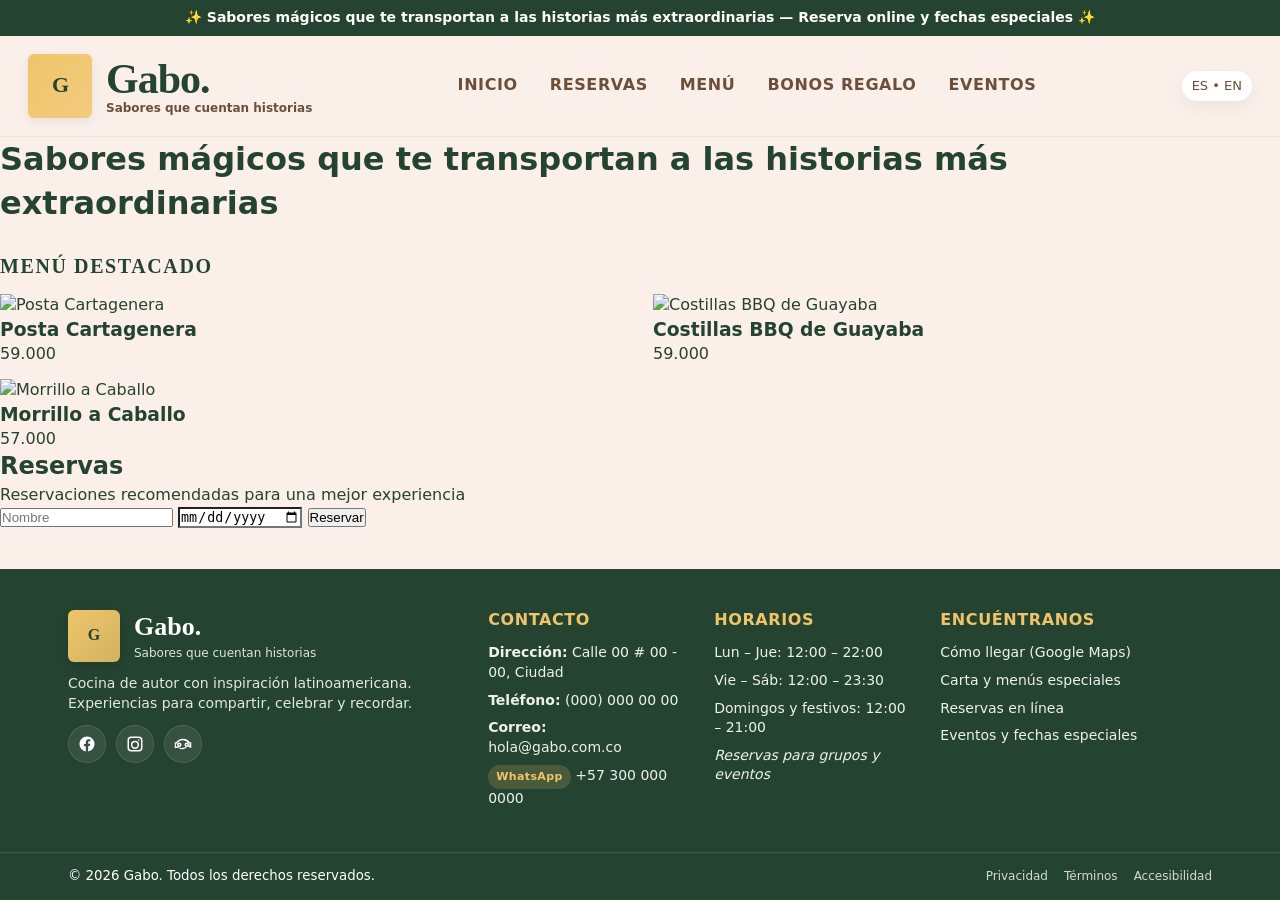
==== index.html @ f8cefb12 "Update index.html" ====
<!doctype html>
<html lang="es">
<head>
  <meta charset="utf-8" />
  <meta name="viewport" content="width=device-width,initial-scale=1" />
  <title>Gabo. - Restaurante</title>
  <link rel="stylesheet" href="src/css/styles.css">
</head>
<body>

  <div class="top-strip">
    ✨ Sabores mágicos que te transportan a las historias más extraordinarias — Reserva online y fechas especiales ✨
  </div>

  <header class="site-header" role="banner">
    <div class="logo" aria-label="Logo Gabo">
      <div class="mark" aria-hidden="true"><span>G</span></div>
      <div class="wordmark">
        <div class="brand">Gabo.</div>
        <div class="tag">Sabores que cuentan historias</div>
      </div>
    </div>

    <nav class="nav" role="navigation" aria-label="Main navigation">
      <a href="#inicio">INICIO</a>
      <a href="#reservas">RESERVAS</a>
      <a href="#menu">MENÚ</a>
      <a href="#bonos">BONOS REGALO</a>
      <a href="#eventos">EVENTOS</a>
    </nav>

    <div class="actions">
      <div class="lang" aria-hidden="true">ES  •  EN</div>

      <button class="hamburger" id="hambtn" aria-label="Abrir menú">
        <span class="bar"></span>
      </button>
    </div>
  </header>

  <div class="mobile-menu" id="mobileMenu" aria-hidden="true">
    <div class="close">
      <button id="closeBtn" style="background:none;border:none;font-size:22px;cursor:pointer;color:var(--muted)">✕</button>
    </div>
    <nav>
      <a href="#inicio" onclick="closeMenu()">INICIO</a>
      <a href="#reservas" onclick="closeMenu()">RESERVAS</a>
      <a href="#menu" onclick="closeMenu()">MENÚ</a>
      <a href="#bonos" onclick="closeMenu()">BONOS</a>
      <a href="#eventos" onclick="closeMenu()">EVENTOS</a>
    </nav>
    <hr style="margin:18px 0;border:none;border-top:1px solid rgba(0,0,0,0.06)">
    <p style="color:var(--muted);text-align:center">Síguenos en Instagram • Facebook • TripAdvisor</p>
  </div>

      <!-- Hero principal -->
    <header class="hero">
        <div class="hero-text">
            <h1>Sabores mágicos que te transportan a las historias más extraordinarias</h1>
        </div>
    </header>

    <!-- Menú -->
    <section class="menu-section">
        <h2>Menú destacado</h2>

        <div class="menu-grid">

            <div class="menu-item">
                <img src="imgposta.jpg" alt="Posta Cartagenera">
                <h3>Posta Cartagenera</h3>
                <p class="price">59.000</p>
            </div>

            <div class="menu-item">
                <img src="imgcostillas.jpg" alt="Costillas BBQ de Guayaba">
                <h3>Costillas BBQ de Guayaba</h3>
                <p class="price">59.000</p>
            </div>

            <div class="menu-item">
                <img src="imgmorrillo.jpg" alt="Morrillo a Caballo">
                <h3>Morrillo a Caballo</h3>
                <p class="price">57.000</p>
            </div>

        </div>
    </section>

    <!-- Reservas -->
    <section class="reservas-section">
        <h2>Reservas</h2>
        <p>Reservaciones recomendadas para una mejor experiencia</p>

        <form class="reservas-form">
            <input type="text" placeholder="Nombre" required>
            <input type="date" required>
            <button type="submit">Reservar</button>
        </form>
    </section>

</body>
</html>

  <!-- ======= FOOTER ======= -->
   
  <footer class="site-footer" role="contentinfo">
    <div class="container">
      <section>
        <div class="brand-block">
          <div class="mark" aria-hidden="true"><span>G</span></div>
          <div>
            <div class="title">Gabo.</div>
            <div class="tag">Sabores que cuentan historias</div>
          </div>
        </div>
        <p style="margin-top:12px; max-width: 52ch; opacity:.95">Cocina de autor con inspiración latinoamericana. Experiencias para compartir, celebrar y recordar.</p>
        <div class="social" aria-label="Redes sociales">
          <a href="#" aria-label="Facebook" title="Facebook">
            <!-- Facebook SVG -->
            <svg viewBox="0 0 24 24" aria-hidden="true"><path d="M22 12.07C22 6.48 17.52 2 12 2S2 6.48 2 12.07C2 17.06 5.66 21.2 10.44 22v-7.03H7.9v-2.9h2.54V9.41c0-2.5 1.49-3.89 3.77-3.89 1.09 0 2.24.2 2.24.2v2.46h-1.26c-1.24 0-1.63.77-1.63 1.56v1.87h2.77l-.44 2.9h-2.33V22C18.34 21.2 22 17.06 22 12.07z"/></svg>
          </a>
          <a href="#" aria-label="Instagram" title="Instagram">
            <!-- Instagram SVG -->
            <svg viewBox="0 0 24 24" aria-hidden="true"><path d="M7 2h10a5 5 0 0 1 5 5v10a5 5 0 0 1-5 5H7a5 5 0 0 1-5-5V7a5 5 0 0 1 5-5zm0 2a3 3 0 0 0-3 3v10a3 3 0 0 0 3 3h10a3 3 0 0 0 3-3V7a3 3 0 0 0-3-3H7zm5 3.5A5.5 5.5 0 1 1 6.5 13 5.51 5.51 0 0 1 12 7.5zm0 2A3.5 3.5 0 1 0 15.5 13 3.5 3.5 0 0 0 12 9.5zM17.8 6.2a1 1 0 1 1-1.6 1.2 1 1 0 0 1 1.6-1.2z"/></svg>
          </a>
          <a href="#" aria-label="Tripadvisor" title="Tripadvisor">
            <!-- Tripadvisor SVG -->
            <svg viewBox="0 0 24 24" aria-hidden="true"><path d="M12 5c3.97 0 7.43 1.97 9.5 5.02l1.5-.77v8.25l-4.72-2.53A10.45 10.45 0 0 1 12 19a10.45 10.45 0 0 1-6.28-2.03L1 17.5V9.25l1.5.77C4.57 6.97 8.03 5 12 5zm0 2c-3.2 0-6.07 1.52-7.9 4.04l-.38.52-1.22-.62v4.02l2.77.73.22.16A8.47 8.47 0 0 0 12 17c2 0 3.83-.67 5.51-1.85l.22-.16 2.77-.73v-4.02l-1.22.62-.38-.52A9.97 9.97 0 0 0 12 7zm-5 3a3 3 0 1 1 0 6 3 3 0 0 1 0-6zm10 0a3 3 0 1 1 0 6 3 3 0 0 1 0-6zm-10 2a1 1 0 1 0 0 2 1 1 0 0 0 0-2zm10 0a1 1 0 1 0 0 2 1 1 0 0 0 0-2z"/></svg>
          </a>
        </div>
      </section>

      <section>
        <h4>Contacto</h4>
        <ul>
          <li><strong>Dirección:</strong> Calle 00 # 00 - 00, Ciudad</li>
          <li><strong>Teléfono:</strong> (000) 000 00 00</li>
          <li><strong>Correo:</strong> <a href="mailto:hola@gabo.com.co">hola@gabo.com.co</a></li>
          <li><span class="badge">WhatsApp</span> <a href="#">+57 300 000 0000</a></li>
        </ul>
      </section>

      <section>
        <h4>Horarios</h4>
        <ul>
          <li>Lun – Jue: 12:00 – 22:00</li>
          <li>Vie – Sáb: 12:00 – 23:30</li>
          <li>Domingos y festivos: 12:00 – 21:00</li>
          <li><em>Reservas para grupos y eventos</em></li>
        </ul>
      </section>

      <section>
        <h4>Encuéntranos</h4>
        <ul>
          <li><a href="#" target="_blank" rel="noopener">Cómo llegar (Google Maps)</a></li>
          <li><a href="#menu">Carta y menús especiales</a></li>
          <li><a href="#reservas">Reservas en línea</a></li>
          <li><a href="#eventos">Eventos y fechas especiales</a></li>
        </ul>
      </section>
    </div>

    <div class="mini">
      <div class="container">
        <small>© <span id="year"></span> Gabo. Todos los derechos reservados.</small>
        <nav aria-label="Legal">
          <a href="#">Privacidad</a>
          <a href="#">Términos</a>
          <a href="#">Accesibilidad</a>
        </nav>
      </div>
    </div>
  </footer>

  <script type="module" src="src/js/app.js"></script>
</body>
</html>
---- src/css/styles.css ----
:root{
    --bg: #fbefe9;
    --brand: #254331;   /* verde oscuro */
    --muted: #6b4f3a;   /* café */
    --accent: #f0c56a;  /* dorado */
    --white: #ffffff;
  }

  *{box-sizing:border-box;margin:0;padding:0}

  body{
    font-family: "Inter", "Nunito", system-ui, Arial, sans-serif;
    background: var(--bg);
    color: var(--brand);
    line-height: 1.4;
    /* Sticky footer layout */
    min-height: 100vh;
    display: flex;
    flex-direction: column;
  }

  /* ======= HEADER ======= */
  .top-strip{
    background: var(--brand);
    color: var(--white);
    text-align:center;
    padding:8px 12px;
    font-weight:600;
    font-size:14px;
  }

  .site-header{
    display:flex;
    align-items:center;
    justify-content:space-between;
    padding:18px 28px;
    border-bottom:1px solid rgba(37,67,49,0.06);
    background: linear-gradient(180deg, rgba(255,255,255,0.02), transparent);
  }

  .logo{ display:flex; align-items:center; gap:14px; }
  .logo .mark{
    width:64px; height:64px; border-radius:6px;
    background: linear-gradient(135deg, var(--accent), rgba(240,197,106,0.85));
    display:grid; place-items:center; box-shadow: 0 4px 10px rgba(37,67,49,0.08);
    flex-shrink:0;
  }
  .logo .mark span{ color: var(--brand); font-weight:800; font-size:22px; letter-spacing: -1px; font-family: "Georgia", serif; }
  .logo .wordmark{ display:flex; flex-direction:column; line-height:1; }
  .logo .wordmark .brand{ font-size:42px; color:var(--brand); font-family: "Georgia", serif; letter-spacing:-1px; font-weight:700; }
  .logo .wordmark .tag{ font-size:12px; color:var(--muted); margin-top:2px; font-weight:600; }

  .nav{ display:flex; align-items:center; gap:32px; }
  .nav a{ color:var(--muted); text-decoration:none; font-weight:700; letter-spacing:0.6px; }
  .nav a:hover{ color:var(--brand) }
  .nav a.active{
  color: var(--brand);
  border-bottom: 2px solid var(--accent);
}

  .actions{ display:flex; gap:12px; align-items:center; }
  .lang{ background:var(--white); padding:6px 10px; border-radius:999px; box-shadow: 0 6px 18px rgba(37,67,49,0.06); font-size:13px; color:var(--muted); display:flex; gap:8px; align-items:center; }
  .hamburger{ display:none; width:46px; height:46px; border-radius:8px; background:var(--white); border:1px solid rgba(37,67,49,0.06); align-items:center; justify-content:center; cursor:pointer; }
  .hamburger .bar{ width:20px; height:2px; background:var(--muted); display:block; position:relative; }
  .hamburger .bar::before, .hamburger .bar::after{ content:""; position:absolute; left:0; width:20px; height:2px; background:var(--muted); }
  .hamburger .bar::before{ top:-6px } .hamburger .bar::after{ top:6px }

  .mobile-menu{ display:none; position:fixed; top:0; left:0; right:0; height:100vh; background: linear-gradient(180deg,var(--bg), #fff); z-index:1200; padding:28px; overflow:auto; }
  .mobile-menu .close{ display:flex; justify-content:flex-end; }
  .mobile-menu nav{ display:flex; flex-direction:column; gap:18px; padding-top:20px; align-items:center; }
  .mobile-menu nav a{ font-size:22px; color:var(--brand); font-weight:700; text-decoration:none; }

  @media (max-width:900px){
    .nav{ display:none }
    .hamburger{ display:flex }
    .logo .wordmark .brand{ font-size:30px }
    .logo .mark{ width:52px; height:52px }
  }

  /* ======= FOOTER ======= */
  .site-footer{
    background: var(--brand);
    color: var(--white);
    /* empuja el footer al fondo cuando el contenido es corto */
    margin-top: auto;
  }
  .site-footer .container{
    max-width: 1200px;
    margin: 0 auto;
    padding: 40px 28px 22px;
    display: grid;
    grid-template-columns: 2fr 1fr 1fr 1.4fr;
    gap: 32px;
  }
  .site-footer h4{
    font-size: 16px;
    letter-spacing: .6px;
    text-transform: uppercase;
    margin-bottom: 12px;
    color: var(--accent);
  }
  .site-footer p, .site-footer a, .site-footer li{ font-size: 14px; color: rgba(255,255,255,0.92); text-decoration: none; }
  .site-footer a:hover{ color: var(--accent); }
  .site-footer ul{ list-style: none; display: grid; gap: 8px; }

  .brand-block{ display:flex; gap:14px; align-items:center; }
  .brand-block .mark{ width:52px; height:52px; border-radius:6px; background: linear-gradient(135deg, var(--accent), rgba(240,197,106,0.85)); display:grid; place-items:center; box-shadow: 0 4px 10px rgba(0,0,0,0.12);} 
  .brand-block .mark span{ color: var(--brand); font-weight: 800; font-family: Georgia, serif; }
  .brand-block .title{ font-family: Georgia, serif; font-size: 26px; font-weight: 700; }
  .brand-block .tag{ font-size: 12px; opacity: .85; }

  .social{ display:flex; gap:10px; margin-top: 12px; }
  .social a{ width:38px; height:38px; border-radius: 999px; display:grid; place-items:center; background: rgba(255,255,255,0.08); border:1px solid rgba(255,255,255,0.12); }
  .social a:hover{ background: rgba(255,255,255,0.16); transform: translateY(-1px); }
  .social svg{ width:18px; height:18px; fill: currentColor; color: var(--white); }

  .mini{ border-top: 1px solid rgba(255,255,255,0.12); margin-top: 22px; }
  .mini .container{ padding: 14px 28px; display:flex; gap:12px; align-items:center; justify-content:space-between; }
  .mini nav{ display:flex; gap:16px; }
  .mini a{ color: rgba(255,255,255,0.8); font-size: 12px; }

  .badge{ display:inline-block; padding:4px 8px; border-radius:999px; background: rgba(240,197,106,0.18); color:var(--accent); font-weight:700; font-size: 11px; letter-spacing:.4px; }

  @media (max-width: 900px){
    .site-footer .container{ grid-template-columns: 1fr 1fr; }
  }
  @media (max-width: 640px){
    .site-footer .container{ grid-template-columns: 1fr; }
    .mini .container{ flex-direction: column; align-items: flex-start; gap:8px; }
  }

  /* ======= MODAL DE RESERVAS ======= */
.modal-backdrop{
    position: fixed;
    top: 0; left: 0; right: 0; bottom: 0;
    background: rgba(37, 67, 49, 0.75); /* var(--brand) con transparencia */
    z-index: 1500;
    display: flex;
    justify-content: center;
    align-items: center;
    padding: 20px;
    /* Estado inicial: oculto */
    opacity: 0;
    visibility: hidden;
    transition: opacity 0.3s ease, visibility 0.3s ease;
    overflow-y: auto; /* Permite scroll si el contenido es largo en pantallas pequeñas */
}

/* Estado activo (mostrado por JS) */
.modal-backdrop.active{
    opacity: 1;
    visibility: visible;
}

.modal-content{
    background: var(--bg);
    max-width: 680px;
    width: 100%;
    padding: 30px;
    border-radius: 12px;
    box-shadow: 0 10px 30px rgba(0,0,0,0.3);
    /* Animación al abrir */
    transform: translateY(20px);
    transition: transform 0.3s ease;
}
.modal-backdrop.active .modal-content{
    transform: translateY(0);
}

.modal-header{
    display: flex;
    justify-content: space-between;
    align-items: center;
    margin-bottom: 24px;
}
.modal-title{
    font-size: 32px;
    font-weight: 700;
    color: var(--brand);
    font-family: 'Georgia', serif;
}
.modal-close{
    background: none;
    border: none;
    font-size: 24px;
    color: var(--muted);
    cursor: pointer;
    padding: 4px;
    line-height: 1;
}
.modal-close:hover{ color: var(--brand); }

/* --- Tarjetas de Ubicación (.locations) --- */
.locations{
    display: grid;
    grid-template-columns: 1fr 1fr;
    gap: 20px;
    margin-bottom: 30px;
}
.location-card{
    background: var(--brand);
    border-radius: 10px;
    overflow: hidden;
    position: relative;
    color: var(--white);
    box-shadow: 0 4px 12px rgba(0,0,0,0.1);
}
.location-image{
    width: 100%;
    height: 100%;
    object-fit: cover;
    position: absolute;
    filter: brightness(0.75); /* Oscurece la imagen de fondo */
    transition: filter 0.3s ease;
}
.location-card:hover .location-image{
    filter: brightness(0.6);
}
.location-info{
    position: relative;
    z-index: 10;
    padding: 16px;
    display: flex;
    flex-direction: column;
    justify-content: space-between;
    min-height: 150px;
}
.location-info h3{
    font-size: 24px;
    margin-bottom: 4px;
    font-weight: 600;
}
.location-info p{
    font-size: 14px;
    opacity: 0.9;
    margin-bottom: 12px;
}

/* --- Formulario --- */
.form-section-title{
    font-size: 16px;
    color: var(--muted);
    font-weight: 700;
    letter-spacing: 0.5px;
    text-transform: uppercase;
    margin-bottom: 16px;
}
.reservation-form{
    display: grid;
    grid-template-columns: 1fr 1fr;
    gap: 12px;
}
.reservation-form input{
    padding: 12px 16px;
    border: 1px solid rgba(37,67,49,0.1);
    border-radius: 6px;
    font-size: 16px;
    color: var(--brand);
    background: var(--white);
}
.reservation-form input:focus{
    border-color: var(--accent);
    outline: none;
    box-shadow: 0 0 0 2px rgba(240,197,106,0.3);
}
.reservation-form input::placeholder{
    color: var(--muted);
    opacity: 0.7;
}
/* Estilo específico para los inputs de tipo date y time */
input[type="date"], input[type="time"] {
    appearance: none;
    -webkit-appearance: none;
    cursor: text;
}

/* --- Efecto de selección en tarjetas de ubicación --- */
.location-card {
    /* ... (CSS existente para location-card) ... */
    cursor: pointer; /* Indicar que es clickable */
    position: relative;
    border: 2px solid transparent; /* Para el borde al seleccionar */
    transition: border-color 0.2s ease, transform 0.2s ease;
}

.location-card::before {
    content: '';
    position: absolute;
    top: 0;
    left: 0;
    right: 0;
    bottom: 0;
    background: rgba(37, 67, 49, 0.4); /* Capa verde semi-transparente */
    opacity: 0; /* Inicialmente oculto */
    transition: opacity 0.2s ease;
    z-index: 5; /* Asegurarse de que esté sobre la imagen pero debajo del texto */
    pointer-events: none; /* Permite clics a través del overlay */
}

/* Estado al pasar el ratón o seleccionar */
.location-card:hover::before,
.location-card.selected::before {
    opacity: 1;
}

.location-card.selected {
    border-color: var(--accent); /* Borde dorado al seleccionar */
    transform: translateY(-2px);
}

.location-card.selected .location-info button.btn-secondary {
    background: var(--accent); /* Fondo dorado en el botón al seleccionar */
    color: var(--brand);
    font-weight: 700;
}

/* Ajuste del formulario para el intercambio de campos */
.reservation-form {
    display: grid;
    grid-template-columns: 1fr 1fr;
    gap: 12px;
}
/* Asegurarse de que el botón de confirmar ocupe todo el ancho */
.reservation-form .full-width {
    grid-column: 1 / -1;
}

/* =========================================================
   ESTILOS CARTA DIGITAL (carta.html)
   ========================================================= */

.menu-page{
  max-width: 1140px;
  margin: 40px auto 60px;
  padding: 0 20px 40px;
}

/* Hero de la carta */
.menu-hero{
  text-align: left;
  margin-bottom: 28px;
}
.menu-hero h1{
  font-family: "Georgia", serif;
  font-size: 34px;
  color: var(--brand);
  letter-spacing: .5px;
}
.menu-hero p{
  margin-top: 6px;
  color: var(--muted);
  max-width: 52ch;
}

/* Navegación interna de categorías */
.menu-categorias{
  display: flex;
  flex-wrap: wrap;
  gap: 8px;
  margin-bottom: 28px;
}
.menu-categorias a{
  text-decoration: none;
  font-size: 13px;
  font-weight: 600;
  letter-spacing: .6px;
  padding: 6px 14px;
  border-radius: 999px;
  background: rgba(255,255,255,0.9);
  color: var(--muted);
  border: 1px solid rgba(37,67,49,0.10);
  box-shadow: 0 4px 10px rgba(37,67,49,0.06);
  transition: background .18s ease, transform .15s ease, box-shadow .18s ease, color .18s ease;
}
.menu-categorias a:hover{
  background: var(--accent);
  color: var(--brand);
  transform: translateY(-1px);
  box-shadow: 0 6px 16px rgba(0,0,0,0.12);
}
.menu-categorias a.active{
  background: var(--brand);
  color: #fff;
  box-shadow: 0 6px 16px rgba(0,0,0,0.16);
  border-color: transparent;
}

/* Secciones de la carta */
.menu-section{
  margin-top: 26px;
  padding-top: 14px;
  border-top: 1px solid rgba(37,67,49,0.10);
}
.menu-section:first-of-type{
  border-top: none;
  padding-top: 0;
}
.menu-section h2{
  font-family: "Georgia", serif;
  font-size: 20px;
  color: var(--brand);
  margin-bottom: 14px;
  letter-spacing: .08em;
  text-transform: uppercase;
}

/* Grid y tarjetas */
.menu-grid{
  display: grid;
  grid-template-columns: 1.5fr 1.5fr;
  gap: 14px 26px;
}
.menu-grid-bebidas{
  grid-template-columns: 1fr 1fr;
}

.menu-card{
  background: #fff;
  border-radius: 10px;
  padding: 12px 14px;
  border: 1px solid rgba(37,67,49,0.08);
  box-shadow: 0 4px 14px rgba(37,67,49,0.06);
  position: relative;
  overflow: hidden;
}
.menu-card::before{
  content: "";
  position: absolute;
  inset: 0;
  background: radial-gradient(circle at top left,
              rgba(240,197,106,0.16),
              rgba(255,255,255,0));
  opacity: .9;
  pointer-events: none;
}
.menu-card h3{
  position: relative;
  z-index: 1;
  font-size: 15px;
  font-weight: 700;
  color: var(--brand);
  margin-bottom: 4px;
}
.menu-card p{
  position: relative;
  z-index: 1;
  font-size: 13px;
  color: var(--muted);
  margin-bottom: 6px;
}
.menu-card .precio{
  position: relative;
  z-index: 1;
  font-size: 13px;
  font-weight: 700;
  color: var(--accent);
  letter-spacing: .04em;
}

/* Imagen dentro de la tarjeta */
.menu-card-media{
  width: 100%;
  height: 130px;
  border-radius: 8px;
  margin-bottom: 8px;
  background-size: cover;
  background-position: center;
  background-repeat: no-repeat;
  box-shadow: 0 4px 10px rgba(0,0,0,0.10);
  position: relative;
  overflow: hidden;
}
.menu-card-media::after{
  content: "";
  position: absolute;
  inset: 0;
  background: linear-gradient(to top, rgba(0,0,0,0.35), transparent 45%);
  pointer-events: none;
}

/* Responsive */
@media (max-width: 900px){
  .menu-page{
    margin-top: 28px;
  }
  .menu-grid,
  .menu-grid-bebidas{
    grid-template-columns: 1fr;
  }
}

@media (max-width: 600px){
  .menu-hero h1{
    font-size: 26px;
  }
  .menu-hero p{
    font-size: 14px;
  }
  .menu-categorias{
    gap: 6px;
  }
  .menu-categorias a{
    font-size: 12px;
    padding: 5px 12px;
  }
}
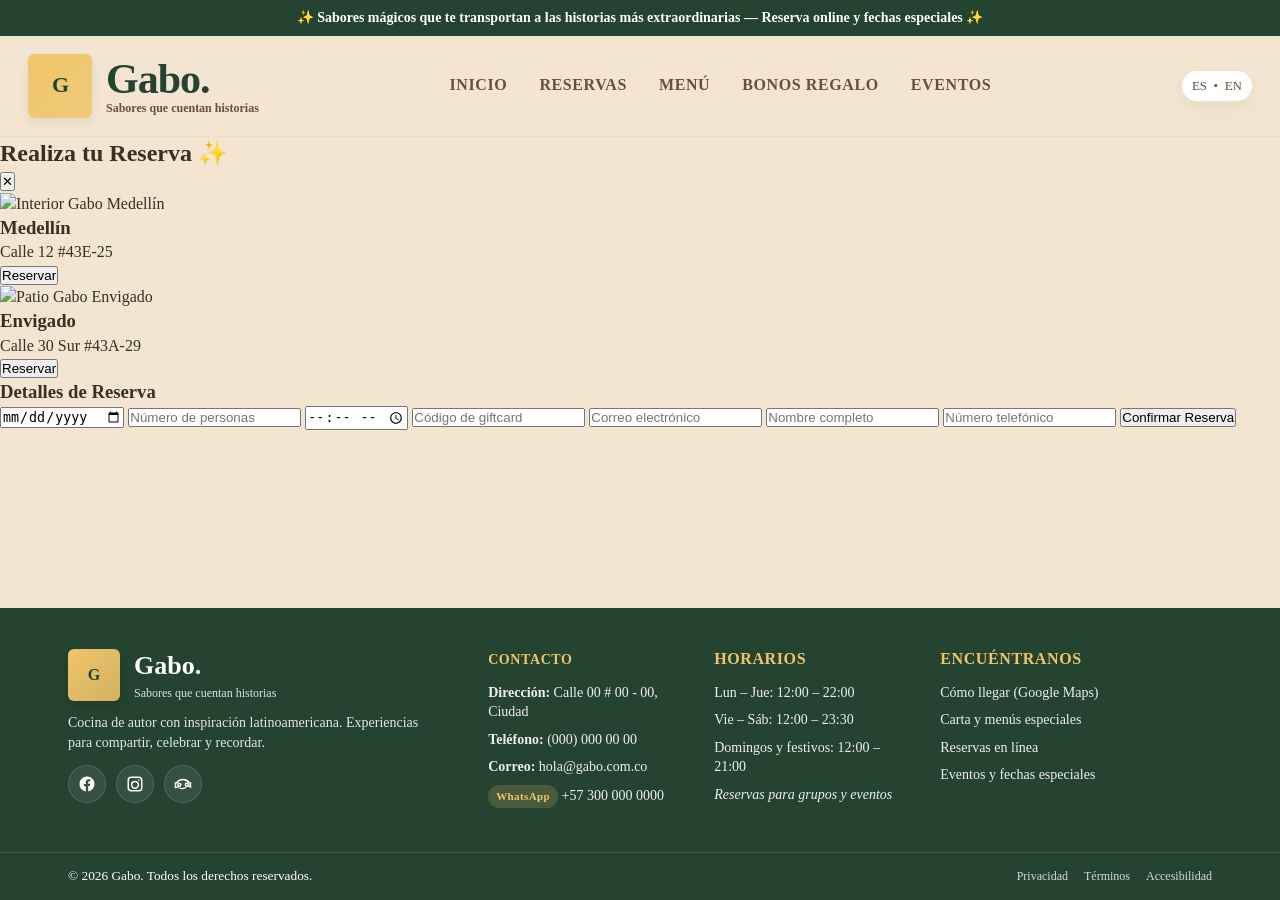
==== commit 446bb112: "Update index.html" ====
--- a/index.html
+++ b/index.html
@@ -1,179 +1,168 @@
 <!doctype html>
 <html lang="es">
 <head>
-  <meta charset="utf-8" />
-  <meta name="viewport" content="width=device-width,initial-scale=1" />
-  <title>Gabo. - Restaurante</title>
-  <link rel="stylesheet" href="src/css/styles.css">
+    <meta charset="utf-8" />
+    <meta name="viewport" content="width=device-width,initial-scale=1" />
+    <title>Gabo. - Restaurante</title>
+    <link rel="stylesheet" href="src/css/styles.css">
 </head>
 <body>
 
-  <div class="top-strip">
-    ✨ Sabores mágicos que te transportan a las historias más extraordinarias — Reserva online y fechas especiales ✨
-  </div>
-
-  <header class="site-header" role="banner">
-    <div class="logo" aria-label="Logo Gabo">
-      <div class="mark" aria-hidden="true"><span>G</span></div>
-      <div class="wordmark">
-        <div class="brand">Gabo.</div>
-        <div class="tag">Sabores que cuentan historias</div>
-      </div>
+    <div class="top-strip">
+        ✨ Sabores mágicos que te transportan a las historias más extraordinarias — Reserva online y fechas especiales ✨
     </div>
 
-    <nav class="nav" role="navigation" aria-label="Main navigation">
-      <a href="#inicio">INICIO</a>
-      <a href="#reservas">RESERVAS</a>
-      <a href="#menu">MENÚ</a>
-      <a href="#bonos">BONOS REGALO</a>
-      <a href="#eventos">EVENTOS</a>
-    </nav>
+    <header class="site-header" role="banner">
+        <div class="logo" aria-label="Logo Gabo">
+            <div class="mark" aria-hidden="true"><span>G</span></div>
+            <div class="wordmark">
+                <div class="brand">Gabo.</div>
+                <div class="tag">Sabores que cuentan historias</div>
+            </div>
+        </div>
 
-    <div class="actions">
-      <div class="lang" aria-hidden="true">ES  •  EN</div>
+        <nav class="nav" role="navigation" aria-label="Main navigation">
+            <a href="#inicio">INICIO</a>
+            <a href="#reservas">RESERVAS</a>
+            <a href="carta.html">MENÚ</a>
+            <a href="#bonos">BONOS REGALO</a>
+            <a href="#eventos">EVENTOS</a>
+        </nav>
 
-      <button class="hamburger" id="hambtn" aria-label="Abrir menú">
-        <span class="bar"></span>
-      </button>
-    </div>
-  </header>
+        <div class="actions">
+            <div class="lang" aria-hidden="true">ES  •  EN</div>
 
-  <div class="mobile-menu" id="mobileMenu" aria-hidden="true">
-    <div class="close">
-      <button id="closeBtn" style="background:none;border:none;font-size:22px;cursor:pointer;color:var(--muted)">✕</button>
-    </div>
-    <nav>
-      <a href="#inicio" onclick="closeMenu()">INICIO</a>
-      <a href="#reservas" onclick="closeMenu()">RESERVAS</a>
-      <a href="#menu" onclick="closeMenu()">MENÚ</a>
-      <a href="#bonos" onclick="closeMenu()">BONOS</a>
-      <a href="#eventos" onclick="closeMenu()">EVENTOS</a>
-    </nav>
-    <hr style="margin:18px 0;border:none;border-top:1px solid rgba(0,0,0,0.06)">
-    <p style="color:var(--muted);text-align:center">Síguenos en Instagram • Facebook • TripAdvisor</p>
-  </div>
-
-      <!-- Hero principal -->
-    <header class="hero">
-        <div class="hero-text">
-            <h1>Sabores mágicos que te transportan a las historias más extraordinarias</h1>
+            <button class="hamburger" id="hambtn" aria-label="Abrir menú">
+                <span class="bar"></span>
+            </button>
         </div>
     </header>
 
-    <!-- Menú -->
-    <section class="menu-section">
-        <h2>Menú destacado</h2>
+    <div class="mobile-menu" id="mobileMenu" aria-hidden="true">
+        <div class="close">
+            <button id="closeBtn" style="background:none;border:none;font-size:22px;cursor:pointer;color:var(--muted)">✕</button>
+        </div>
+        <nav>
+            <a href="#inicio" onclick="closeMenu()">INICIO</a>
+            <a href="#reservas" onclick="closeMenu()">RESERVAS</a>
+            <a href="carta.html" onclick="closeMenu()">MENÚ</a>
+            <a href="#bonos" onclick="closeMenu()">BONOS</a>
+            <a href="#eventos" onclick="closeMenu()">EVENTOS</a>
+        </nav>
+        <hr style="margin:18px 0;border:none;border-top:1px solid rgba(0,0,0,0.06)">
+        <p style="color:var(--muted);text-align:center">Síguenos en Instagram • Facebook • TripAdvisor</p>
+    </div>
 
-        <div class="menu-grid">
-
-            <div class="menu-item">
-                <img src="imgposta.jpg" alt="Posta Cartagenera">
-                <h3>Posta Cartagenera</h3>
-                <p class="price">59.000</p>
+    <div class="modal-backdrop" id="reservasModal" aria-modal="true" role="dialog" aria-hidden="true">
+        <div class="modal-content">
+            <div class="modal-header">
+                <h2 class="modal-title">Realiza tu Reserva ✨</h2>
+                <button class="modal-close" id="closeModalBtn" aria-label="Cerrar ventana de reserva">✕</button>
+            </div>
+            
+            <div class="locations">
+                <div class="location-card" data-location="medellin">
+                    <img src="https://image.pollinations.ai/prompt/interior%20stone%20fireplace%20restaurant%20dim%20light%20cozy" alt="Interior Gabo Medellín" class="location-image">
+                    <div class="location-info">
+                        <h3>Medellín</h3>
+                        <p>Calle 12 #43E-25</p>
+                        <button class="btn btn-secondary">Reservar</button>
+                    </div>
+                </div>
+                <div class="location-card" data-location="envigado">
+                    <img src="https://image.pollinations.ai/prompt/restaurant%20courtyard%20interior%20garden%20dim%20light%20greenery" alt="Patio Gabo Envigado" class="location-image">
+                    <div class="location-info">
+                        <h3>Envigado</h3>
+                        <p>Calle 30 Sur #43A-29</p>
+                        <button class="btn btn-secondary">Reservar</button>
+                    </div>
+                </div>
             </div>
 
-            <div class="menu-item">
-                <img src="imgcostillas.jpg" alt="Costillas BBQ de Guayaba">
-                <h3>Costillas BBQ de Guayaba</h3>
-                <p class="price">59.000</p>
+            <h3 class="form-section-title">Detalles de Reserva</h3>
+            
+            <form class="reservation-form">
+                <input type="date" placeholder="Fecha" aria-label="Fecha de reserva">
+                <input type="number" placeholder="Número de personas" aria-label="Número de personas">
+                <input type="time" placeholder="Hora" aria-label="Hora de reserva">
+                
+                <input type="text" placeholder="Código de giftcard" aria-label="Código de giftcard">
+                <input type="email" placeholder="Correo electrónico" aria-label="Correo electrónico">
+
+                <input type="text" placeholder="Nombre completo" aria-label="Nombre completo">
+                <input type="tel" placeholder="Número telefónico" aria-label="Número telefónico">
+                
+                <button type="submit" class="btn btn-primary full-width">Confirmar Reserva</button>
+            </form>
+        </div>
+    </div>
+    <footer class="site-footer" role="contentinfo">
+        <div class="container">
+            <section>
+                <div class="brand-block">
+                    <div class="mark" aria-hidden="true"><span>G</span></div>
+                    <div>
+                        <div class="title">Gabo.</div>
+                        <div class="tag">Sabores que cuentan historias</div>
+                    </div>
+                </div>
+                <p style="margin-top:12px; max-width: 52ch; opacity:.95">Cocina de autor con inspiración latinoamericana. Experiencias para compartir, celebrar y recordar.</p>
+                <div class="social" aria-label="Redes sociales">
+                    <a href="#" aria-label="Facebook" title="Facebook">
+                        <svg viewBox="0 0 24 24" aria-hidden="true"><path d="M22 12.07C22 6.48 17.52 2 12 2S2 6.48 2 12.07C2 17.06 5.66 21.2 10.44 22v-7.03H7.9v-2.9h2.54V9.41c0-2.5 1.49-3.89 3.77-3.89 1.09 0 2.24.2 2.24.2v2.46h-1.26c-1.24 0-1.63.77-1.63 1.56v1.87h2.77l-.44 2.9h-2.33V22C18.34 21.2 22 17.06 22 12.07z"/></svg>
+                    </a>
+                    <a href="#" aria-label="Instagram" title="Instagram">
+                        <svg viewBox="0 0 24 24" aria-hidden="true"><path d="M7 2h10a5 5 0 0 1 5 5v10a5 5 0 0 1-5 5H7a5 5 0 0 1-5-5V7a5 5 0 0 1 5-5zm0 2a3 3 0 0 0-3 3v10a3 3 0 0 0 3 3h10a3 3 0 0 0 3-3V7a3 3 0 0 0-3-3H7zm5 3.5A5.5 5.5 0 1 1 6.5 13 5.51 5.51 0 0 1 12 7.5zm0 2A3.5 3.5 0 1 0 15.5 13 3.5 3.5 0 0 0 12 9.5zM17.8 6.2a1 1 0 1 1-1.6 1.2 1 1 0 0 1 1.6-1.2z"/></svg>
+                    </a>
+                    <a href="#" aria-label="Tripadvisor" title="Tripadvisor">
+                        <svg viewBox="0 0 24 24" aria-hidden="true"><path d="M12 5c3.97 0 7.43 1.97 9.5 5.02l1.5-.77v8.25l-4.72-2.53A10.45 10.45 0 0 1 12 19a10.45 10.45 0 0 1-6.28-2.03L1 17.5V9.25l1.5.77C4.57 6.97 8.03 5 12 5zm0 2c-3.2 0-6.07 1.52-7.9 4.04l-.38.52-1.22-.62v4.02l2.77.73.22.16A8.47 8.47 0 0 0 12 17c2 0 3.83-.67 5.51-1.85l.22-.16 2.77-.73v-4.02l-1.22.62-.38-.52A9.97 9.97 0 0 0 12 7zm-5 3a3 3 0 1 1 0 6 3 3 0 0 1 0-6zm10 0a3 3 0 1 1 0 6 3 3 0 0 1 0-6zm-10 2a1 1 0 1 0 0 2 1 1 0 0 0 0-2zm10 0a1 1 0 1 0 0 2 1 1 0 0 0 0-2z"/></svg>
+                    </a>
+                </div>
+            </section>
+
+            <section>
+                <h4><a style="color: #f0c56a;" href="contactanos.html">Contacto</a></h4>
+                <ul>
+                    <li><strong>Dirección:</strong> Calle 00 # 00 - 00, Ciudad</li>
+                    <li><strong>Teléfono:</strong> (000) 000 00 00</li>
+                    <li><strong>Correo:</strong> <a href="mailto:hola@gabo.com.co">hola@gabo.com.co</a></li>
+                    <li><span class="badge">WhatsApp</span> <a href="#">+57 300 000 0000</a></li>
+                </ul>
+            </section>
+
+            <section>
+                <h4>Horarios</h4>
+                <ul>
+                    <li>Lun – Jue: 12:00 – 22:00</li>
+                    <li>Vie – Sáb: 12:00 – 23:30</li>
+                    <li>Domingos y festivos: 12:00 – 21:00</li>
+                    <li><em>Reservas para grupos y eventos</em></li>
+                </ul>
+            </section>
+
+            <section>
+                <h4>Encuéntranos</h4>
+                <ul>
+                    <li><a href="#" target="_blank" rel="noopener">Cómo llegar (Google Maps)</a></li>
+                    <li><a href="#menu">Carta y menús especiales</a></li>
+                    <li><a href="#reservas">Reservas en línea</a></li>
+                    <li><a href="#eventos">Eventos y fechas especiales</a></li>
+                </ul>
+            </section>
+        </div>
+
+        <div class="mini">
+            <div class="container">
+                <small>© <span id="year"></span> Gabo. Todos los derechos reservados.</small>
+                <nav aria-label="Legal">
+                    <a href="#">Privacidad</a>
+                    <a href="#">Términos</a>
+                    <a href="#">Accesibilidad</a>
+                </nav>
             </div>
+        </div>
+    </footer>
 
-            <div class="menu-item">
-                <img src="imgmorrillo.jpg" alt="Morrillo a Caballo">
-                <h3>Morrillo a Caballo</h3>
-                <p class="price">57.000</p>
-            </div>
-
-        </div>
-    </section>
-
-    <!-- Reservas -->
-    <section class="reservas-section">
-        <h2>Reservas</h2>
-        <p>Reservaciones recomendadas para una mejor experiencia</p>
-
-        <form class="reservas-form">
-            <input type="text" placeholder="Nombre" required>
-            <input type="date" required>
-            <button type="submit">Reservar</button>
-        </form>
-    </section>
-
+    <script type="module" src="src/js/app.js"></script>
 </body>
 </html>
-
-  <!-- ======= FOOTER ======= -->
-   
-  <footer class="site-footer" role="contentinfo">
-    <div class="container">
-      <section>
-        <div class="brand-block">
-          <div class="mark" aria-hidden="true"><span>G</span></div>
-          <div>
-            <div class="title">Gabo.</div>
-            <div class="tag">Sabores que cuentan historias</div>
-          </div>
-        </div>
-        <p style="margin-top:12px; max-width: 52ch; opacity:.95">Cocina de autor con inspiración latinoamericana. Experiencias para compartir, celebrar y recordar.</p>
-        <div class="social" aria-label="Redes sociales">
-          <a href="#" aria-label="Facebook" title="Facebook">
-            <!-- Facebook SVG -->
-            <svg viewBox="0 0 24 24" aria-hidden="true"><path d="M22 12.07C22 6.48 17.52 2 12 2S2 6.48 2 12.07C2 17.06 5.66 21.2 10.44 22v-7.03H7.9v-2.9h2.54V9.41c0-2.5 1.49-3.89 3.77-3.89 1.09 0 2.24.2 2.24.2v2.46h-1.26c-1.24 0-1.63.77-1.63 1.56v1.87h2.77l-.44 2.9h-2.33V22C18.34 21.2 22 17.06 22 12.07z"/></svg>
-          </a>
-          <a href="#" aria-label="Instagram" title="Instagram">
-            <!-- Instagram SVG -->
-            <svg viewBox="0 0 24 24" aria-hidden="true"><path d="M7 2h10a5 5 0 0 1 5 5v10a5 5 0 0 1-5 5H7a5 5 0 0 1-5-5V7a5 5 0 0 1 5-5zm0 2a3 3 0 0 0-3 3v10a3 3 0 0 0 3 3h10a3 3 0 0 0 3-3V7a3 3 0 0 0-3-3H7zm5 3.5A5.5 5.5 0 1 1 6.5 13 5.51 5.51 0 0 1 12 7.5zm0 2A3.5 3.5 0 1 0 15.5 13 3.5 3.5 0 0 0 12 9.5zM17.8 6.2a1 1 0 1 1-1.6 1.2 1 1 0 0 1 1.6-1.2z"/></svg>
-          </a>
-          <a href="#" aria-label="Tripadvisor" title="Tripadvisor">
-            <!-- Tripadvisor SVG -->
-            <svg viewBox="0 0 24 24" aria-hidden="true"><path d="M12 5c3.97 0 7.43 1.97 9.5 5.02l1.5-.77v8.25l-4.72-2.53A10.45 10.45 0 0 1 12 19a10.45 10.45 0 0 1-6.28-2.03L1 17.5V9.25l1.5.77C4.57 6.97 8.03 5 12 5zm0 2c-3.2 0-6.07 1.52-7.9 4.04l-.38.52-1.22-.62v4.02l2.77.73.22.16A8.47 8.47 0 0 0 12 17c2 0 3.83-.67 5.51-1.85l.22-.16 2.77-.73v-4.02l-1.22.62-.38-.52A9.97 9.97 0 0 0 12 7zm-5 3a3 3 0 1 1 0 6 3 3 0 0 1 0-6zm10 0a3 3 0 1 1 0 6 3 3 0 0 1 0-6zm-10 2a1 1 0 1 0 0 2 1 1 0 0 0 0-2zm10 0a1 1 0 1 0 0 2 1 1 0 0 0 0-2z"/></svg>
-          </a>
-        </div>
-      </section>
-
-      <section>
-        <h4>Contacto</h4>
-        <ul>
-          <li><strong>Dirección:</strong> Calle 00 # 00 - 00, Ciudad</li>
-          <li><strong>Teléfono:</strong> (000) 000 00 00</li>
-          <li><strong>Correo:</strong> <a href="mailto:hola@gabo.com.co">hola@gabo.com.co</a></li>
-          <li><span class="badge">WhatsApp</span> <a href="#">+57 300 000 0000</a></li>
-        </ul>
-      </section>
-
-      <section>
-        <h4>Horarios</h4>
-        <ul>
-          <li>Lun – Jue: 12:00 – 22:00</li>
-          <li>Vie – Sáb: 12:00 – 23:30</li>
-          <li>Domingos y festivos: 12:00 – 21:00</li>
-          <li><em>Reservas para grupos y eventos</em></li>
-        </ul>
-      </section>
-
-      <section>
-        <h4>Encuéntranos</h4>
-        <ul>
-          <li><a href="#" target="_blank" rel="noopener">Cómo llegar (Google Maps)</a></li>
-          <li><a href="#menu">Carta y menús especiales</a></li>
-          <li><a href="#reservas">Reservas en línea</a></li>
-          <li><a href="#eventos">Eventos y fechas especiales</a></li>
-        </ul>
-      </section>
-    </div>
-
-    <div class="mini">
-      <div class="container">
-        <small>© <span id="year"></span> Gabo. Todos los derechos reservados.</small>
-        <nav aria-label="Legal">
-          <a href="#">Privacidad</a>
-          <a href="#">Términos</a>
-          <a href="#">Accesibilidad</a>
-        </nav>
-      </div>
-    </div>
-  </footer>
-
-  <script type="module" src="src/js/app.js"></script>
-</body>
-</html>
--- a/src/css/styles.css
+++ b/src/css/styles.css
@@ -53,10 +53,6 @@
   .nav{ display:flex; align-items:center; gap:32px; }
   .nav a{ color:var(--muted); text-decoration:none; font-weight:700; letter-spacing:0.6px; }
   .nav a:hover{ color:var(--brand) }
-  .nav a.active{
-  color: var(--brand);
-  border-bottom: 2px solid var(--accent);
-}
 
   .actions{ display:flex; gap:12px; align-items:center; }
   .lang{ background:var(--white); padding:6px 10px; border-radius:999px; box-shadow: 0 6px 18px rgba(37,67,49,0.06); font-size:13px; color:var(--muted); display:flex; gap:8px; align-items:center; }
@@ -76,6 +72,118 @@
     .logo .wordmark .brand{ font-size:30px }
     .logo .mark{ width:52px; height:52px }
   }
+
+  /* ======= HERO ======= */
+   /* Estilo general */
+body {
+    margin: 0;
+    font-family: "Georgia", serif;
+    background-color: #f3e5d0;
+    color: #3a2e25;
+}
+
+/* ----- HERO ----- */
+.hero {
+    background-image: url('imghero.jpg');
+    background-size: cover;
+    background-position: top;
+    height: 500px;
+    display: flex;
+    justify-content: center;
+    align-items: center;
+    padding: 20px;
+}
+
+.hero-text h1 {
+    color: white;
+    text-align: center;
+    max-width: 600px;
+    font-size: 1.8rem;
+    text-shadow: 1px 1px 4px rgba(0,0,0,0.6);           
+}
+
+/* ----- MENÚ ----- */
+.menu-section {
+    padding: 30px 20px;
+    text-align: center;
+}
+
+.menu-section h2 {
+    font-size: 2rem;
+    margin-bottom: 20px;
+}
+
+.menu-grid {
+    display: flex;
+    justify-content: center; 
+    gap: 50px;
+    flex-wrap: wrap;
+    max-width: 900px; 
+    margin: 0 auto;
+}
+
+.menu-item {
+    background: #f7ecd9;
+    border: 1px solid #d8c4a7;
+    border-radius: 6px;
+    width: 260px;
+    padding-bottom: 15px;
+    text-align: center;
+    transition: transform 0.2s;
+}
+
+.menu-item:hover {
+    transform: scale(1.03);
+}
+
+.menu-item img {
+    width: 100%;
+    border-bottom: 1px solid #d8c4a7;
+}
+
+.menu-item h3 {
+    margin: 10px 0 5px;
+    font-size: 1.1rem;
+}
+
+.price {
+    font-weight: bold;
+}
+
+/* ----- RESERVAS ----- */
+.reservas-section {
+    padding: 30px 20px;
+}
+
+.reservas-form {
+    display: flex;
+    gap: 15px;
+    flex-wrap: wrap;
+    max-width: 600px;
+}
+
+.reservas-form input {
+    padding: 10px;
+    border: 1px solid #b8a18a;
+    border-radius: 5px;
+    width: 180px;
+    background: #fadac4;
+}
+
+.reservas-form button {
+    padding: 10px 20px;
+    background: #3a2e25;
+    color: rgb(255, 255, 255);
+    border: none;
+    border-radius: 5px;
+    font-weight: bold;
+    cursor: pointer;
+}
+
+.reservas-form button:hover {
+    background: #5c473a;
+}
+
 
   /* ======= FOOTER ======= */
   .site-footer{
@@ -128,379 +236,3 @@
     .site-footer .container{ grid-template-columns: 1fr; }
     .mini .container{ flex-direction: column; align-items: flex-start; gap:8px; }
   }
-
-  /* ======= MODAL DE RESERVAS ======= */
-.modal-backdrop{
-    position: fixed;
-    top: 0; left: 0; right: 0; bottom: 0;
-    background: rgba(37, 67, 49, 0.75); /* var(--brand) con transparencia */
-    z-index: 1500;
-    display: flex;
-    justify-content: center;
-    align-items: center;
-    padding: 20px;
-    /* Estado inicial: oculto */
-    opacity: 0;
-    visibility: hidden;
-    transition: opacity 0.3s ease, visibility 0.3s ease;
-    overflow-y: auto; /* Permite scroll si el contenido es largo en pantallas pequeñas */
-}
-
-/* Estado activo (mostrado por JS) */
-.modal-backdrop.active{
-    opacity: 1;
-    visibility: visible;
-}
-
-.modal-content{
-    background: var(--bg);
-    max-width: 680px;
-    width: 100%;
-    padding: 30px;
-    border-radius: 12px;
-    box-shadow: 0 10px 30px rgba(0,0,0,0.3);
-    /* Animación al abrir */
-    transform: translateY(20px);
-    transition: transform 0.3s ease;
-}
-.modal-backdrop.active .modal-content{
-    transform: translateY(0);
-}
-
-.modal-header{
-    display: flex;
-    justify-content: space-between;
-    align-items: center;
-    margin-bottom: 24px;
-}
-.modal-title{
-    font-size: 32px;
-    font-weight: 700;
-    color: var(--brand);
-    font-family: 'Georgia', serif;
-}
-.modal-close{
-    background: none;
-    border: none;
-    font-size: 24px;
-    color: var(--muted);
-    cursor: pointer;
-    padding: 4px;
-    line-height: 1;
-}
-.modal-close:hover{ color: var(--brand); }
-
-/* --- Tarjetas de Ubicación (.locations) --- */
-.locations{
-    display: grid;
-    grid-template-columns: 1fr 1fr;
-    gap: 20px;
-    margin-bottom: 30px;
-}
-.location-card{
-    background: var(--brand);
-    border-radius: 10px;
-    overflow: hidden;
-    position: relative;
-    color: var(--white);
-    box-shadow: 0 4px 12px rgba(0,0,0,0.1);
-}
-.location-image{
-    width: 100%;
-    height: 100%;
-    object-fit: cover;
-    position: absolute;
-    filter: brightness(0.75); /* Oscurece la imagen de fondo */
-    transition: filter 0.3s ease;
-}
-.location-card:hover .location-image{
-    filter: brightness(0.6);
-}
-.location-info{
-    position: relative;
-    z-index: 10;
-    padding: 16px;
-    display: flex;
-    flex-direction: column;
-    justify-content: space-between;
-    min-height: 150px;
-}
-.location-info h3{
-    font-size: 24px;
-    margin-bottom: 4px;
-    font-weight: 600;
-}
-.location-info p{
-    font-size: 14px;
-    opacity: 0.9;
-    margin-bottom: 12px;
-}
-
-/* --- Formulario --- */
-.form-section-title{
-    font-size: 16px;
-    color: var(--muted);
-    font-weight: 700;
-    letter-spacing: 0.5px;
-    text-transform: uppercase;
-    margin-bottom: 16px;
-}
-.reservation-form{
-    display: grid;
-    grid-template-columns: 1fr 1fr;
-    gap: 12px;
-}
-.reservation-form input{
-    padding: 12px 16px;
-    border: 1px solid rgba(37,67,49,0.1);
-    border-radius: 6px;
-    font-size: 16px;
-    color: var(--brand);
-    background: var(--white);
-}
-.reservation-form input:focus{
-    border-color: var(--accent);
-    outline: none;
-    box-shadow: 0 0 0 2px rgba(240,197,106,0.3);
-}
-.reservation-form input::placeholder{
-    color: var(--muted);
-    opacity: 0.7;
-}
-/* Estilo específico para los inputs de tipo date y time */
-input[type="date"], input[type="time"] {
-    appearance: none;
-    -webkit-appearance: none;
-    cursor: text;
-}
-
-/* --- Efecto de selección en tarjetas de ubicación --- */
-.location-card {
-    /* ... (CSS existente para location-card) ... */
-    cursor: pointer; /* Indicar que es clickable */
-    position: relative;
-    border: 2px solid transparent; /* Para el borde al seleccionar */
-    transition: border-color 0.2s ease, transform 0.2s ease;
-}
-
-.location-card::before {
-    content: '';
-    position: absolute;
-    top: 0;
-    left: 0;
-    right: 0;
-    bottom: 0;
-    background: rgba(37, 67, 49, 0.4); /* Capa verde semi-transparente */
-    opacity: 0; /* Inicialmente oculto */
-    transition: opacity 0.2s ease;
-    z-index: 5; /* Asegurarse de que esté sobre la imagen pero debajo del texto */
-    pointer-events: none; /* Permite clics a través del overlay */
-}
-
-/* Estado al pasar el ratón o seleccionar */
-.location-card:hover::before,
-.location-card.selected::before {
-    opacity: 1;
-}
-
-.location-card.selected {
-    border-color: var(--accent); /* Borde dorado al seleccionar */
-    transform: translateY(-2px);
-}
-
-.location-card.selected .location-info button.btn-secondary {
-    background: var(--accent); /* Fondo dorado en el botón al seleccionar */
-    color: var(--brand);
-    font-weight: 700;
-}
-
-/* Ajuste del formulario para el intercambio de campos */
-.reservation-form {
-    display: grid;
-    grid-template-columns: 1fr 1fr;
-    gap: 12px;
-}
-/* Asegurarse de que el botón de confirmar ocupe todo el ancho */
-.reservation-form .full-width {
-    grid-column: 1 / -1;
-}
-
-/* =========================================================
-   ESTILOS CARTA DIGITAL (carta.html)
-   ========================================================= */
-
-.menu-page{
-  max-width: 1140px;
-  margin: 40px auto 60px;
-  padding: 0 20px 40px;
-}
-
-/* Hero de la carta */
-.menu-hero{
-  text-align: left;
-  margin-bottom: 28px;
-}
-.menu-hero h1{
-  font-family: "Georgia", serif;
-  font-size: 34px;
-  color: var(--brand);
-  letter-spacing: .5px;
-}
-.menu-hero p{
-  margin-top: 6px;
-  color: var(--muted);
-  max-width: 52ch;
-}
-
-/* Navegación interna de categorías */
-.menu-categorias{
-  display: flex;
-  flex-wrap: wrap;
-  gap: 8px;
-  margin-bottom: 28px;
-}
-.menu-categorias a{
-  text-decoration: none;
-  font-size: 13px;
-  font-weight: 600;
-  letter-spacing: .6px;
-  padding: 6px 14px;
-  border-radius: 999px;
-  background: rgba(255,255,255,0.9);
-  color: var(--muted);
-  border: 1px solid rgba(37,67,49,0.10);
-  box-shadow: 0 4px 10px rgba(37,67,49,0.06);
-  transition: background .18s ease, transform .15s ease, box-shadow .18s ease, color .18s ease;
-}
-.menu-categorias a:hover{
-  background: var(--accent);
-  color: var(--brand);
-  transform: translateY(-1px);
-  box-shadow: 0 6px 16px rgba(0,0,0,0.12);
-}
-.menu-categorias a.active{
-  background: var(--brand);
-  color: #fff;
-  box-shadow: 0 6px 16px rgba(0,0,0,0.16);
-  border-color: transparent;
-}
-
-/* Secciones de la carta */
-.menu-section{
-  margin-top: 26px;
-  padding-top: 14px;
-  border-top: 1px solid rgba(37,67,49,0.10);
-}
-.menu-section:first-of-type{
-  border-top: none;
-  padding-top: 0;
-}
-.menu-section h2{
-  font-family: "Georgia", serif;
-  font-size: 20px;
-  color: var(--brand);
-  margin-bottom: 14px;
-  letter-spacing: .08em;
-  text-transform: uppercase;
-}
-
-/* Grid y tarjetas */
-.menu-grid{
-  display: grid;
-  grid-template-columns: 1.5fr 1.5fr;
-  gap: 14px 26px;
-}
-.menu-grid-bebidas{
-  grid-template-columns: 1fr 1fr;
-}
-
-.menu-card{
-  background: #fff;
-  border-radius: 10px;
-  padding: 12px 14px;
-  border: 1px solid rgba(37,67,49,0.08);
-  box-shadow: 0 4px 14px rgba(37,67,49,0.06);
-  position: relative;
-  overflow: hidden;
-}
-.menu-card::before{
-  content: "";
-  position: absolute;
-  inset: 0;
-  background: radial-gradient(circle at top left,
-              rgba(240,197,106,0.16),
-              rgba(255,255,255,0));
-  opacity: .9;
-  pointer-events: none;
-}
-.menu-card h3{
-  position: relative;
-  z-index: 1;
-  font-size: 15px;
-  font-weight: 700;
-  color: var(--brand);
-  margin-bottom: 4px;
-}
-.menu-card p{
-  position: relative;
-  z-index: 1;
-  font-size: 13px;
-  color: var(--muted);
-  margin-bottom: 6px;
-}
-.menu-card .precio{
-  position: relative;
-  z-index: 1;
-  font-size: 13px;
-  font-weight: 700;
-  color: var(--accent);
-  letter-spacing: .04em;
-}
-
-/* Imagen dentro de la tarjeta */
-.menu-card-media{
-  width: 100%;
-  height: 130px;
-  border-radius: 8px;
-  margin-bottom: 8px;
-  background-size: cover;
-  background-position: center;
-  background-repeat: no-repeat;
-  box-shadow: 0 4px 10px rgba(0,0,0,0.10);
-  position: relative;
-  overflow: hidden;
-}
-.menu-card-media::after{
-  content: "";
-  position: absolute;
-  inset: 0;
-  background: linear-gradient(to top, rgba(0,0,0,0.35), transparent 45%);
-  pointer-events: none;
-}
-
-/* Responsive */
-@media (max-width: 900px){
-  .menu-page{
-    margin-top: 28px;
-  }
-  .menu-grid,
-  .menu-grid-bebidas{
-    grid-template-columns: 1fr;
-  }
-}
-
-@media (max-width: 600px){
-  .menu-hero h1{
-    font-size: 26px;
-  }
-  .menu-hero p{
-    font-size: 14px;
-  }
-  .menu-categorias{
-    gap: 6px;
-  }
-  .menu-categorias a{
-    font-size: 12px;
-    padding: 5px 12px;
-  }
-}
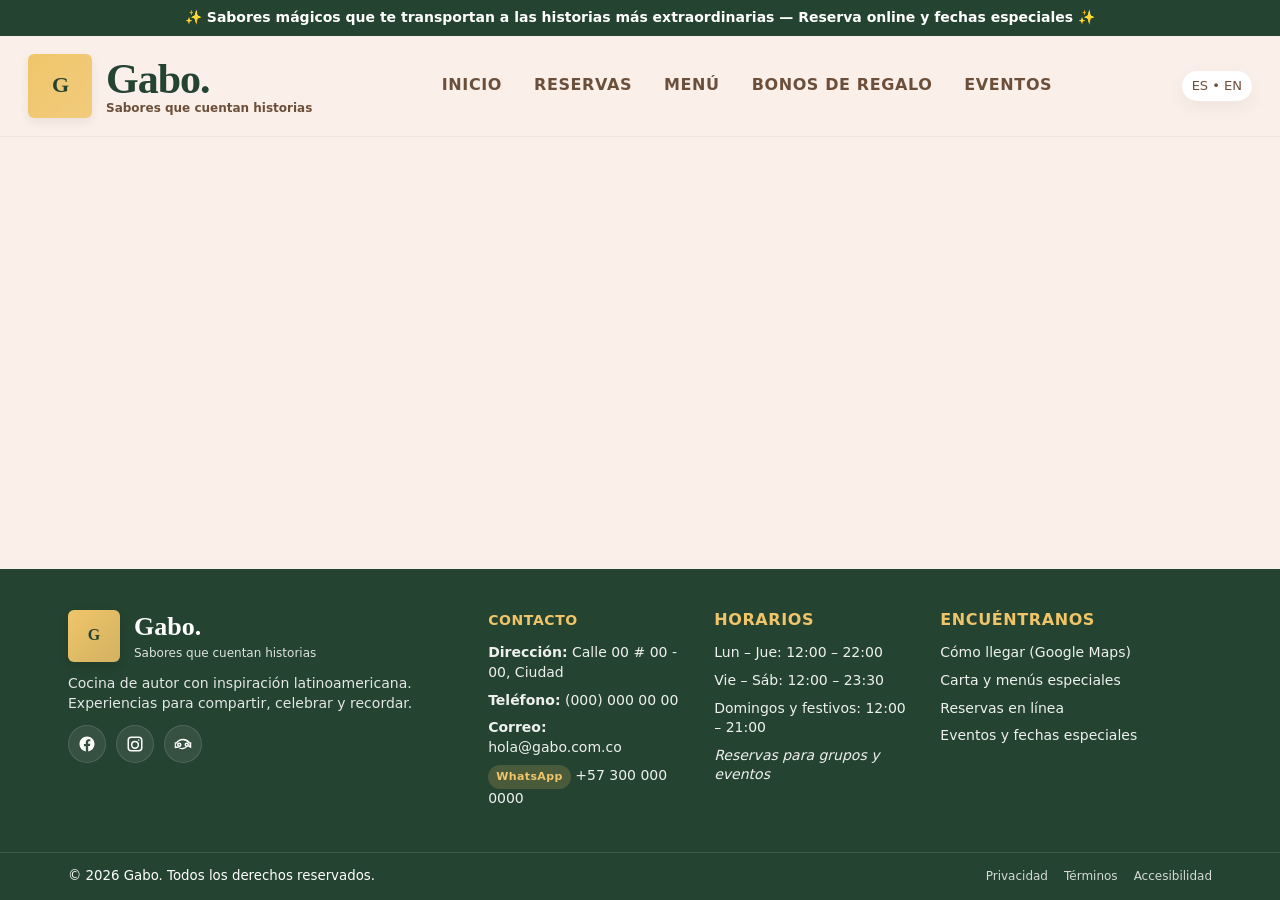
==== commit 0a7c3b59: "Add Gift Card modal and update navigation links Introduces a new modal for purchasing gift cards, in" ====
--- a/index.html
+++ b/index.html
@@ -22,15 +22,15 @@
         </div>
 
         <nav class="nav" role="navigation" aria-label="Main navigation">
-            <a href="#inicio">INICIO</a>
-            <a href="#reservas">RESERVAS</a>
+            <a href="index.html">INICIO</a>
+            <a href="#reservas">RESERVAS</a> 
             <a href="carta.html">MENÚ</a>
-            <a href="#bonos">BONOS REGALO</a>
+            <a href="#giftcard" id="openGiftcardModal">BONOS DE REGALO</a> 
             <a href="#eventos">EVENTOS</a>
         </nav>
 
         <div class="actions">
-            <div class="lang" aria-hidden="true">ES  •  EN</div>
+            <div class="lang" aria-hidden="true">ES • EN</div>
 
             <button class="hamburger" id="hambtn" aria-label="Abrir menú">
                 <span class="bar"></span>
@@ -43,10 +43,10 @@
             <button id="closeBtn" style="background:none;border:none;font-size:22px;cursor:pointer;color:var(--muted)">✕</button>
         </div>
         <nav>
-            <a href="#inicio" onclick="closeMenu()">INICIO</a>
-            <a href="#reservas" onclick="closeMenu()">RESERVAS</a>
+            <a href="index.html" onclick="closeMenu()">INICIO</a>
+            <a href="#reservas" onclick="openReservasModal(event); closeMenu();">RESERVAS</a> 
             <a href="carta.html" onclick="closeMenu()">MENÚ</a>
-            <a href="#bonos" onclick="closeMenu()">BONOS</a>
+            <a href="#giftcard" onclick="openGiftcardModal(event); closeMenu();">BONOS DE REGALO</a> 
             <a href="#eventos" onclick="closeMenu()">EVENTOS</a>
         </nav>
         <hr style="margin:18px 0;border:none;border-top:1px solid rgba(0,0,0,0.06)">
@@ -96,6 +96,45 @@
             </form>
         </div>
     </div>
+
+    <div class="modal-backdrop" id="giftcardModal" aria-modal="true" role="dialog" aria-hidden="true">
+        <div class="modal-content giftcard-modal-content">
+            <button class="modal-close" id="closeGiftcardBtn" aria-label="Cerrar ventana de bono regalo">✕</button>
+            
+            <div class="giftcard-header">
+                <div class="giftcard-logo-g" aria-hidden="true">
+                    <svg viewBox="0 0 100 100" fill="none" xmlns="http://www.w3.org/2000/svg">
+                        <text x="50" y="65" text-anchor="middle" font-family="Georgia, serif" font-size="40" fill="currentColor">G</text>
+                        </svg>
+                </div>
+                <h2 class="giftcard-title">Crea una <b>Gift Card</b> a la medida</h2>
+            </div>
+
+            <form class="giftcard-form">
+                <select aria-label="Valor del Gift Card">
+                    <option selected disabled>Valor del Gift Card</option>
+                    <option value="50000">$50.000 COP</option>
+                    <option value="100000">$100.000 COP</option>
+                    <option value="200000">$200.000 COP</option>
+                    <option value="custom">Otro Valor</option>
+                </select>
+                <input type="date" placeholder="Fecha en la que quieres enviarla" aria-label="Fecha de envío">
+
+                <input type="text" placeholder="¿Para quién es el regalo?" aria-label="Nombre del destinatario">
+                <input type="email" placeholder="Correo al que se enviará" aria-label="Correo del destinatario">
+
+                <input type="text" placeholder="De: Tu nombre" aria-label="Tu nombre">
+                <input type="email" placeholder="Tu correo" aria-label="Tu correo">
+
+                <div class="full-width">
+                    <textarea placeholder="Escribe el mensaje que quieres que reciba (opcional especial...)" aria-label="Mensaje para el destinatario" rows="3"></textarea>
+                </div>
+                
+                <button type="submit" class="btn btn-primary full-width">Realizar pago</button>
+            </form>
+        </div>
+    </div>
+    
     <footer class="site-footer" role="contentinfo">
         <div class="container">
             <section>
@@ -144,7 +183,7 @@
                 <h4>Encuéntranos</h4>
                 <ul>
                     <li><a href="#" target="_blank" rel="noopener">Cómo llegar (Google Maps)</a></li>
-                    <li><a href="#menu">Carta y menús especiales</a></li>
+                    <li><a href="carta.html">Carta y menús especiales</a></li>
                     <li><a href="#reservas">Reservas en línea</a></li>
                     <li><a href="#eventos">Eventos y fechas especiales</a></li>
                 </ul>
@@ -165,4 +204,4 @@
 
     <script type="module" src="src/js/app.js"></script>
 </body>
-</html>
+</html>
--- a/src/css/styles.css
+++ b/src/css/styles.css
@@ -1,14 +1,14 @@
-  :root{
+:root{
     --bg: #fbefe9;
-    --brand: #254331;   /* verde oscuro */
-    --muted: #6b4f3a;   /* café */
-    --accent: #f0c56a;  /* dorado */
+    --brand: #254331; 
+    --muted: #6b4f3a; 
+    --accent: #f0c56a; 
     --white: #ffffff;
-  }
-
-  *{box-sizing:border-box;margin:0;padding:0}
-
-  body{
+}
+
+*{box-sizing:border-box;margin:0;padding:0}
+
+body{
     font-family: "Inter", "Nunito", system-ui, Arial, sans-serif;
     background: var(--bg);
     color: var(--brand);
@@ -17,222 +17,627 @@
     min-height: 100vh;
     display: flex;
     flex-direction: column;
-  }
-
-  /* ======= HEADER ======= */
-  .top-strip{
+}
+
+/* ======= HEADER ======= */
+.top-strip{
     background: var(--brand);
     color: var(--white);
     text-align:center;
     padding:8px 12px;
     font-weight:600;
     font-size:14px;
-  }
-
-  .site-header{
+}
+
+.site-header{
     display:flex;
     align-items:center;
     justify-content:space-between;
     padding:18px 28px;
     border-bottom:1px solid rgba(37,67,49,0.06);
     background: linear-gradient(180deg, rgba(255,255,255,0.02), transparent);
-  }
-
-  .logo{ display:flex; align-items:center; gap:14px; }
-  .logo .mark{
+}
+
+.logo{ display:flex; align-items:center; gap:14px; }
+.logo .mark{
     width:64px; height:64px; border-radius:6px;
     background: linear-gradient(135deg, var(--accent), rgba(240,197,106,0.85));
     display:grid; place-items:center; box-shadow: 0 4px 10px rgba(37,67,49,0.08);
     flex-shrink:0;
-  }
-  .logo .mark span{ color: var(--brand); font-weight:800; font-size:22px; letter-spacing: -1px; font-family: "Georgia", serif; }
-  .logo .wordmark{ display:flex; flex-direction:column; line-height:1; }
-  .logo .wordmark .brand{ font-size:42px; color:var(--brand); font-family: "Georgia", serif; letter-spacing:-1px; font-weight:700; }
-  .logo .wordmark .tag{ font-size:12px; color:var(--muted); margin-top:2px; font-weight:600; }
-
-  .nav{ display:flex; align-items:center; gap:32px; }
-  .nav a{ color:var(--muted); text-decoration:none; font-weight:700; letter-spacing:0.6px; }
-  .nav a:hover{ color:var(--brand) }
-
-  .actions{ display:flex; gap:12px; align-items:center; }
-  .lang{ background:var(--white); padding:6px 10px; border-radius:999px; box-shadow: 0 6px 18px rgba(37,67,49,0.06); font-size:13px; color:var(--muted); display:flex; gap:8px; align-items:center; }
-  .hamburger{ display:none; width:46px; height:46px; border-radius:8px; background:var(--white); border:1px solid rgba(37,67,49,0.06); align-items:center; justify-content:center; cursor:pointer; }
-  .hamburger .bar{ width:20px; height:2px; background:var(--muted); display:block; position:relative; }
-  .hamburger .bar::before, .hamburger .bar::after{ content:""; position:absolute; left:0; width:20px; height:2px; background:var(--muted); }
-  .hamburger .bar::before{ top:-6px } .hamburger .bar::after{ top:6px }
-
-  .mobile-menu{ display:none; position:fixed; top:0; left:0; right:0; height:100vh; background: linear-gradient(180deg,var(--bg), #fff); z-index:1200; padding:28px; overflow:auto; }
-  .mobile-menu .close{ display:flex; justify-content:flex-end; }
-  .mobile-menu nav{ display:flex; flex-direction:column; gap:18px; padding-top:20px; align-items:center; }
-  .mobile-menu nav a{ font-size:22px; color:var(--brand); font-weight:700; text-decoration:none; }
-
-  @media (max-width:900px){
+}
+.logo .mark span{ color: var(--brand); font-weight:800; font-size:22px; letter-spacing: -1px; font-family: "Georgia", serif; }
+.logo .wordmark{ display:flex; flex-direction:column; line-height:1; }
+.logo .wordmark .brand{ font-size:42px; color:var(--brand); font-family: "Georgia", serif; letter-spacing:-1px; font-weight:700; }
+.logo .wordmark .tag{ font-size:12px; color:var(--muted); margin-top:2px; font-weight:600; }
+
+.nav{ display:flex; align-items:center; gap:32px; }
+.nav a{ color:var(--muted); text-decoration:none; font-weight:700; letter-spacing:0.6px; }
+.nav a:hover{ color:var(--brand) }
+.nav a.active{
+    color: var(--brand);
+    border-bottom: 2px solid var(--accent);
+}
+
+.actions{ display:flex; gap:12px; align-items:center; }
+.lang{ background:var(--white); padding:6px 10px; border-radius:999px; box-shadow: 0 6px 18px rgba(37,67,49,0.06); font-size:13px; color:var(--muted); display:flex; gap:8px; align-items:center; }
+.hamburger{ display:none; width:46px; height:46px; border-radius:8px; background:var(--white); border:1px solid rgba(37,67,49,0.06); align-items:center; justify-content:center; cursor:pointer; }
+.hamburger .bar{ width:20px; height:2px; background:var(--muted); display:block; position:relative; }
+.hamburger .bar::before, .hamburger .bar::after{ content:""; position:absolute; left:0; width:20px; height:2px; background:var(--muted); }
+.hamburger .bar::before{ top:-6px } .hamburger .bar::after{ top:6px }
+
+.mobile-menu{ display:none; position:fixed; top:0; left:0; right:0; height:100vh; background: linear-gradient(180deg,var(--bg), #fff); z-index:1200; padding:28px; overflow:auto; }
+.mobile-menu .close{ display:flex; justify-content:flex-end; }
+.mobile-menu nav{ display:flex; flex-direction:column; gap:18px; padding-top:20px; align-items:center; }
+.mobile-menu nav a{ font-size:22px; color:var(--brand); font-weight:700; text-decoration:none; }
+
+@media (max-width:900px){
     .nav{ display:none }
     .hamburger{ display:flex }
     .logo .wordmark .brand{ font-size:30px }
     .logo .mark{ width:52px; height:52px }
-  }
-
-  /* ======= HERO ======= */
-   /* Estilo general */
-body {
-    margin: 0;
-    font-family: "Georgia", serif;
-    background-color: #f3e5d0;
-    color: #3a2e25;
-}
-
-/* ----- HERO ----- */
-.hero {
-    background-image: url('imghero.jpg');
-    background-size: cover;
-    background-position: top;
-    height: 500px;
-    display: flex;
-    justify-content: center;
-    align-items: center;
-    padding: 20px;
-}
-
-.hero-text h1 {
-    color: white;
-    text-align: center;
-    max-width: 600px;
-    font-size: 1.8rem;
-    text-shadow: 1px 1px 4px rgba(0,0,0,0.6);           
-}
-
-/* ----- MENÚ ----- */
-.menu-section {
-    padding: 30px 20px;
-    text-align: center;
-}
-
-.menu-section h2 {
-    font-size: 2rem;
-    margin-bottom: 20px;
-}
-
-.menu-grid {
-    display: flex;
-    justify-content: center; 
-    gap: 50px;
-    flex-wrap: wrap;
-    max-width: 900px; 
-    margin: 0 auto;
-}
-
-.menu-item {
-    background: #f7ecd9;
-    border: 1px solid #d8c4a7;
-    border-radius: 6px;
-    width: 260px;
-    padding-bottom: 15px;
-    text-align: center;
-    transition: transform 0.2s;
-}
-
-.menu-item:hover {
-    transform: scale(1.03);
-}
-
-.menu-item img {
-    width: 100%;
-    border-bottom: 1px solid #d8c4a7;
-}
-
-.menu-item h3 {
-    margin: 10px 0 5px;
-    font-size: 1.1rem;
-}
-
-.price {
-    font-weight: bold;
-}
-
-/* ----- RESERVAS ----- */
-.reservas-section {
-    padding: 30px 20px;
-}
-
-.reservas-form {
-    display: flex;
-    gap: 15px;
-    flex-wrap: wrap;
-    max-width: 600px;
-}
-
-.reservas-form input {
-    padding: 10px;
-    border: 1px solid #b8a18a;
-    border-radius: 5px;
-    width: 180px;
-    background: #fadac4;
-}
-
-.reservas-form button {
-    padding: 10px 20px;
-    background: #3a2e25;
-    color: rgb(255, 255, 255);
-    border: none;
-    border-radius: 5px;
-    font-weight: bold;
-    cursor: pointer;
-}
-
-.reservas-form button:hover {
-    background: #5c473a;
-}
-
-
-  /* ======= FOOTER ======= */
-  .site-footer{
+}
+
+/* ======= FOOTER ======= */
+.site-footer{
     background: var(--brand);
     color: var(--white);
     /* empuja el footer al fondo cuando el contenido es corto */
     margin-top: auto;
-  }
-  .site-footer .container{
+}
+.site-footer .container{
     max-width: 1200px;
     margin: 0 auto;
     padding: 40px 28px 22px;
     display: grid;
     grid-template-columns: 2fr 1fr 1fr 1.4fr;
     gap: 32px;
-  }
-  .site-footer h4{
+}
+.site-footer h4{
     font-size: 16px;
     letter-spacing: .6px;
     text-transform: uppercase;
     margin-bottom: 12px;
     color: var(--accent);
-  }
-  .site-footer p, .site-footer a, .site-footer li{ font-size: 14px; color: rgba(255,255,255,0.92); text-decoration: none; }
-  .site-footer a:hover{ color: var(--accent); }
-  .site-footer ul{ list-style: none; display: grid; gap: 8px; }
-
-  .brand-block{ display:flex; gap:14px; align-items:center; }
-  .brand-block .mark{ width:52px; height:52px; border-radius:6px; background: linear-gradient(135deg, var(--accent), rgba(240,197,106,0.85)); display:grid; place-items:center; box-shadow: 0 4px 10px rgba(0,0,0,0.12);} 
-  .brand-block .mark span{ color: var(--brand); font-weight: 800; font-family: Georgia, serif; }
-  .brand-block .title{ font-family: Georgia, serif; font-size: 26px; font-weight: 700; }
-  .brand-block .tag{ font-size: 12px; opacity: .85; }
-
-  .social{ display:flex; gap:10px; margin-top: 12px; }
-  .social a{ width:38px; height:38px; border-radius: 999px; display:grid; place-items:center; background: rgba(255,255,255,0.08); border:1px solid rgba(255,255,255,0.12); }
-  .social a:hover{ background: rgba(255,255,255,0.16); transform: translateY(-1px); }
-  .social svg{ width:18px; height:18px; fill: currentColor; color: var(--white); }
-
-  .mini{ border-top: 1px solid rgba(255,255,255,0.12); margin-top: 22px; }
-  .mini .container{ padding: 14px 28px; display:flex; gap:12px; align-items:center; justify-content:space-between; }
-  .mini nav{ display:flex; gap:16px; }
-  .mini a{ color: rgba(255,255,255,0.8); font-size: 12px; }
-
-  .badge{ display:inline-block; padding:4px 8px; border-radius:999px; background: rgba(240,197,106,0.18); color:var(--accent); font-weight:700; font-size: 11px; letter-spacing:.4px; }
-
-  @media (max-width: 900px){
+}
+.site-footer p, .site-footer a, .site-footer li{ font-size: 14px; color: rgba(255,255,255,0.92); text-decoration: none; }
+.site-footer a:hover{ color: var(--accent); }
+.site-footer ul{ list-style: none; display: grid; gap: 8px; }
+
+.brand-block{ display:flex; gap:14px; align-items:center; }
+.brand-block .mark{ width:52px; height:52px; border-radius:6px; background: linear-gradient(135deg, var(--accent), rgba(240,197,106,0.85)); display:grid; place-items:center; box-shadow: 0 4px 10px rgba(0,0,0,0.12);} 
+.brand-block .mark span{ color: var(--brand); font-weight: 800; font-family: Georgia, serif; }
+.brand-block .title{ font-family: Georgia, serif; font-size: 26px; font-weight: 700; }
+.brand-block .tag{ font-size: 12px; opacity: .85; }
+
+.social{ display:flex; gap:10px; margin-top: 12px; }
+.social a{ width:38px; height:38px; border-radius: 999px; display:grid; place-items:center; background: rgba(255,255,255,0.08); border:1px solid rgba(255,255,255,0.12); }
+.social a:hover{ background: rgba(255,255,255,0.16); transform: translateY(-1px); }
+.social svg{ width:18px; height:18px; fill: currentColor; color: var(--white); }
+
+.mini{ border-top: 1px solid rgba(255,255,255,0.12); margin-top: 22px; }
+.mini .container{ padding: 14px 28px; display:flex; gap:12px; align-items:center; justify-content:space-between; }
+.mini nav{ display:flex; gap:16px; }
+.mini a{ color: rgba(255,255,255,0.8); font-size: 12px; }
+
+.badge{ display:inline-block; padding:4px 8px; border-radius:999px; background: rgba(240,197,106,0.18); color:var(--accent); font-weight:700; font-size: 11px; letter-spacing:.4px; }
+
+@media (max-width: 900px){
     .site-footer .container{ grid-template-columns: 1fr 1fr; }
-  }
-  @media (max-width: 640px){
+}
+@media (max-width: 640px){
     .site-footer .container{ grid-template-columns: 1fr; }
     .mini .container{ flex-direction: column; align-items: flex-start; gap:8px; }
-  }
+}
+
+/* ======= MODAL BASE (RESERVAS Y BONOS) ======= */
+.modal-backdrop{
+    position: fixed;
+    top: 0; left: 0; right: 0; bottom: 0;
+    background: rgba(37, 67, 49, 0.75); /* var(--brand) con transparencia */
+    z-index: 1500;
+    display: flex;
+    justify-content: center;
+    align-items: center;
+    padding: 20px;
+    /* Estado inicial: oculto */
+    opacity: 0;
+    visibility: hidden;
+    transition: opacity 0.3s ease, visibility 0.3s ease;
+    overflow-y: auto; /* Permite scroll si el contenido es largo en pantallas pequeñas */
+}
+
+/* Estado activo (mostrado por JS) */
+.modal-backdrop.active{
+    opacity: 1;
+    visibility: visible;
+}
+
+.modal-content{
+    background: var(--bg);
+    max-width: 680px;
+    width: 100%;
+    padding: 30px;
+    border-radius: 12px;
+    box-shadow: 0 10px 30px rgba(0,0,0,0.3);
+    /* Animación al abrir */
+    transform: translateY(20px);
+    transition: transform 0.3s ease;
+}
+.modal-backdrop.active .modal-content{
+    transform: translateY(0);
+}
+
+.modal-header{
+    display: flex;
+    justify-content: space-between;
+    align-items: center;
+    margin-bottom: 24px;
+}
+.modal-title{
+    font-size: 32px;
+    font-weight: 700;
+    color: var(--brand);
+    font-family: 'Georgia', serif;
+}
+.modal-close{
+    background: none;
+    border: none;
+    font-size: 24px;
+    color: var(--muted);
+    cursor: pointer;
+    padding: 4px;
+    line-height: 1;
+}
+.modal-close:hover{ color: var(--brand); }
+
+/* --- Botones Genéricos (necesarios para los modales) --- */
+.btn {
+    display: inline-flex;
+    align-items: center;
+    justify-content: center;
+    padding: 10px 18px;
+    border-radius: 6px;
+    font-weight: 700;
+    cursor: pointer;
+    text-decoration: none;
+    border: none;
+    transition: background 0.2s ease, transform 0.1s ease;
+}
+.btn-primary {
+    background: var(--brand);
+    color: var(--white);
+}
+.btn-secondary {
+    background: var(--bg);
+    color: var(--brand);
+    border: 1px solid rgba(37, 67, 49, 0.15);
+}
+.btn-primary:hover {
+    background: #1e362c; /* Tono más oscuro de brand */
+    transform: translateY(-1px);
+}
+.btn-secondary:hover {
+    background: var(--accent);
+    color: var(--brand);
+}
+.full-width {
+    width: 100%;
+}
+
+
+/* --- Tarjetas de Ubicación (.locations) - Modal Reservas --- */
+.locations{
+    display: grid;
+    grid-template-columns: 1fr 1fr;
+    gap: 20px;
+    margin-bottom: 30px;
+}
+.location-card{
+    background: var(--brand);
+    border-radius: 10px;
+    overflow: hidden;
+    position: relative;
+    color: var(--white);
+    box-shadow: 0 4px 12px rgba(0,0,0,0.1);
+    cursor: pointer; 
+    border: 2px solid transparent; 
+    transition: border-color 0.2s ease, transform 0.2s ease;
+}
+.location-image{
+    width: 100%;
+    height: 100%;
+    object-fit: cover;
+    position: absolute;
+    filter: brightness(0.75); 
+    transition: filter 0.3s ease;
+}
+.location-card:hover .location-image{
+    filter: brightness(0.6);
+}
+.location-info{
+    position: relative;
+    z-index: 10;
+    padding: 16px;
+    display: flex;
+    flex-direction: column;
+    justify-content: space-between;
+    min-height: 150px;
+}
+.location-info h3{
+    font-size: 24px;
+    margin-bottom: 4px;
+    font-weight: 600;
+}
+.location-info p{
+    font-size: 14px;
+    opacity: 0.9;
+    margin-bottom: 12px;
+}
+.location-card::before {
+    content: '';
+    position: absolute;
+    top: 0;
+    left: 0;
+    right: 0;
+    bottom: 0;
+    background: rgba(37, 67, 49, 0.4); 
+    opacity: 0; 
+    transition: opacity 0.2s ease;
+    z-index: 5; 
+    pointer-events: none; 
+}
+.location-card:hover::before,
+.location-card.selected::before {
+    opacity: 1;
+}
+
+.location-card.selected {
+    border-color: var(--accent); 
+    transform: translateY(-2px);
+}
+
+.location-card.selected .location-info button.btn-secondary {
+    background: var(--accent); 
+    color: var(--brand);
+    font-weight: 700;
+}
+
+/* --- Formulario Reservas --- */
+.form-section-title{
+    font-size: 16px;
+    color: var(--muted);
+    font-weight: 700;
+    letter-spacing: 0.5px;
+    text-transform: uppercase;
+    margin-bottom: 16px;
+}
+.reservation-form{
+    display: grid;
+    grid-template-columns: 1fr 1fr;
+    gap: 12px;
+}
+.reservation-form input{
+    padding: 12px 16px;
+    border: 1px solid rgba(37,67,49,0.1);
+    border-radius: 6px;
+    font-size: 16px;
+    color: var(--brand);
+    background: var(--white);
+}
+.reservation-form input:focus{
+    border-color: var(--accent);
+    outline: none;
+    box-shadow: 0 0 0 2px rgba(240,197,106,0.3);
+}
+.reservation-form input::placeholder{
+    color: var(--muted);
+    opacity: 0.7;
+}
+input[type="date"], input[type="time"] {
+    appearance: none;
+    -webkit-appearance: none;
+    cursor: text;
+}
+.reservation-form .full-width {
+    grid-column: 1 / -1;
+}
+
+/* =========================================================
+   ESTILOS CARTA DIGITAL (carta.html)
+   ========================================================= */
+
+.menu-page{
+    max-width: 1140px;
+    margin: 40px auto 60px;
+    padding: 0 20px 40px;
+}
+.menu-hero{
+    text-align: left;
+    margin-bottom: 28px;
+}
+.menu-hero h1{
+    font-family: "Georgia", serif;
+    font-size: 34px;
+    color: var(--brand);
+    letter-spacing: .5px;
+}
+.menu-hero p{
+    margin-top: 6px;
+    color: var(--muted);
+    max-width: 52ch;
+}
+.menu-categorias{
+    display: flex;
+    flex-wrap: wrap;
+    gap: 8px;
+    margin-bottom: 28px;
+}
+.menu-categorias a{
+    text-decoration: none;
+    font-size: 13px;
+    font-weight: 600;
+    letter-spacing: .6px;
+    padding: 6px 14px;
+    border-radius: 999px;
+    background: rgba(255,255,255,0.9);
+    color: var(--muted);
+    border: 1px solid rgba(37,67,49,0.10);
+    box-shadow: 0 4px 10px rgba(37,67,49,0.06);
+    transition: background .18s ease, transform .15s ease, box-shadow .18s ease, color .18s ease;
+}
+.menu-categorias a:hover{
+    background: var(--accent);
+    color: var(--brand);
+    transform: translateY(-1px);
+    box-shadow: 0 6px 16px rgba(0,0,0,0.12);
+}
+.menu-categorias a.active{
+    background: var(--brand);
+    color: #fff;
+    box-shadow: 0 6px 16px rgba(0,0,0,0.16);
+    border-color: transparent;
+}
+.menu-section{
+    margin-top: 26px;
+    padding-top: 14px;
+    border-top: 1px solid rgba(37,67,49,0.10);
+}
+.menu-section:first-of-type{
+    border-top: none;
+    padding-top: 0;
+}
+.menu-section h2{
+    font-family: "Georgia", serif;
+    font-size: 20px;
+    color: var(--brand);
+    margin-bottom: 14px;
+    letter-spacing: .08em;
+    text-transform: uppercase;
+}
+.menu-grid{
+    display: grid;
+    grid-template-columns: 1.5fr 1.5fr;
+    gap: 14px 26px;
+}
+.menu-grid-bebidas{
+    grid-template-columns: 1fr 1fr;
+}
+
+.menu-card{
+    background: #fff;
+    border-radius: 10px;
+    padding: 12px 14px;
+    border: 1px solid rgba(37,67,49,0.08);
+    box-shadow: 0 4px 14px rgba(37,67,49,0.06);
+    position: relative;
+    overflow: hidden;
+}
+.menu-card::before{
+    content: "";
+    position: absolute;
+    inset: 0;
+    background: radial-gradient(circle at top left,
+                rgba(240,197,106,0.16),
+                rgba(255,255,255,0));
+    opacity: .9;
+    pointer-events: none;
+}
+.menu-card h3{
+    position: relative;
+    z-index: 1;
+    font-size: 15px;
+    font-weight: 700;
+    color: var(--brand);
+    margin-bottom: 4px;
+}
+.menu-card p{
+    position: relative;
+    z-index: 1;
+    font-size: 13px;
+    color: var(--muted);
+    margin-bottom: 6px;
+}
+.menu-card .precio{
+    position: relative;
+    z-index: 1;
+    font-size: 13px;
+    font-weight: 700;
+    color: var(--accent);
+    letter-spacing: .04em;
+}
+.menu-card-media{
+    width: 100%;
+    height: 130px;
+    border-radius: 8px;
+    margin-bottom: 8px;
+    background-size: cover;
+    background-position: center;
+    background-repeat: no-repeat;
+    box-shadow: 0 4px 10px rgba(0,0,0,0.10);
+    position: relative;
+    overflow: hidden;
+}
+.menu-card-media::after{
+    content: "";
+    position: absolute;
+    inset: 0;
+    background: linear-gradient(to top, rgba(0,0,0,0.35), transparent 45%);
+    pointer-events: none;
+}
+@media (max-width: 900px){
+    .menu-page{
+        margin-top: 28px;
+    }
+    .menu-grid,
+    .menu-grid-bebidas{
+        grid-template-columns: 1fr;
+    }
+}
+@media (max-width: 600px){
+    .menu-hero h1{
+        font-size: 26px;
+    }
+    .menu-hero p{
+        font-size: 14px;
+    }
+    .menu-categorias{
+        gap: 6px;
+    }
+    .menu-categorias a{
+        font-size: 12px;
+        padding: 5px 12px;
+    }
+}
+/* =========================================================
+   MODAL BONOS DE REGALO
+   ========================================================= */
+
+.giftcard-modal-content {
+    max-width: 480px; 
+    padding: 40px 30px;
+    background: var(--bg); 
+    position: relative;
+    text-align: center; 
+}
+
+/* Reajustar la posición del botón de cierre */
+.giftcard-modal-content .modal-close {
+    position: absolute;
+    top: 15px;
+    right: 15px;
+    z-index: 20;
+}
+
+/* Cabecera y Título */
+.giftcard-header {
+    margin-bottom: 24px;
+}
+.giftcard-title {
+    font-size: 26px; 
+    font-weight: 700; 
+    color: var(--brand);
+    margin-top: 12px;
+    letter-spacing: 0.5px;
+    font-family: 'Georgia', serif; 
+}
+.giftcard-title strong, .giftcard-title b {
+    font-weight: 700; 
+}
+
+/* Logo "G" dentro del modal */
+.giftcard-logo-g {
+    width: 70px; 
+    height: 70px;
+    margin: 0 auto;
+    border-radius: 999px;
+    background: linear-gradient(135deg, var(--accent), rgba(240,197,106,0.85));
+    display: grid;
+    place-items: center;
+}
+.giftcard-logo-g svg {
+    width: 40px; 
+    height: 40px;
+    display: block;
+    color: var(--brand); 
+}
+/* Estilo del texto "G" en el SVG si se usa texto simple */
+.giftcard-logo-g svg text {
+    fill: var(--brand);
+    font-weight: 800;
+    font-size: 40px; 
+    font-family: "Georgia", serif; 
+}
+
+
+/* Formulario de Gift Card */
+.giftcard-form {
+    display: grid;
+    grid-template-columns: 1fr 1fr;
+    gap: 12px;
+    margin-bottom: 15px;
+}
+.giftcard-form input,
+.giftcard-form select {
+    padding: 14px 16px; 
+    border: 1px solid rgba(37,67,49,0.1);
+    border-radius: 6px;
+    font-size: 15px;
+    color: var(--brand);
+    background: var(--white); /* <--- Fondo blanco */
+    width: 100%;
+    box-shadow: none;
+}
+.giftcard-form input:focus,
+.giftcard-form select:focus,
+.giftcard-form textarea:focus {
+    border-color: var(--accent);
+    outline: none;
+    box-shadow: 0 0 0 2px rgba(240,197,106,0.3);
+}
+.giftcard-form input::placeholder,
+.giftcard-form textarea::placeholder {
+    color: #a0a0a0; /* <--- Gris claro */
+    opacity: 1;
+}
+
+/* Textarea y botón de pago ocupan todo el ancho */
+.giftcard-form textarea,
+.giftcard-form .full-width {
+    grid-column: 1 / -1;
+}
+
+.giftcard-form textarea {
+    padding: 14px 16px; 
+    border: 1px solid rgba(37,67,49,0.1);
+    border-radius: 6px;
+    font-size: 15px;
+    color: var(--brand);
+    background: var(--white); /* <--- Fondo blanco */
+    resize: none; 
+    min-height: 100px; 
+}
+
+/* Estilo del botón (ajustado para lucir como la maqueta del bono) */
+.giftcard-form .btn-primary {
+    background: var(--brand); 
+    color: var(--white);
+    margin-top: 8px;
+    font-size: 16px;
+    padding: 16px 20px;
+    border-radius: 8px;
+}
+.giftcard-form .btn-primary:hover {
+    background: #1e362c;
+    transform: translateY(-1px);
+}
+
+/* Responsive para el formulario de Gift Card */
+@media (max-width: 550px) {
+    .giftcard-modal-content {
+        max-width: 100%; 
+        padding: 30px 20px;
+    }
+    .giftcard-form {
+        grid-template-columns: 1fr; 
+    }
+}
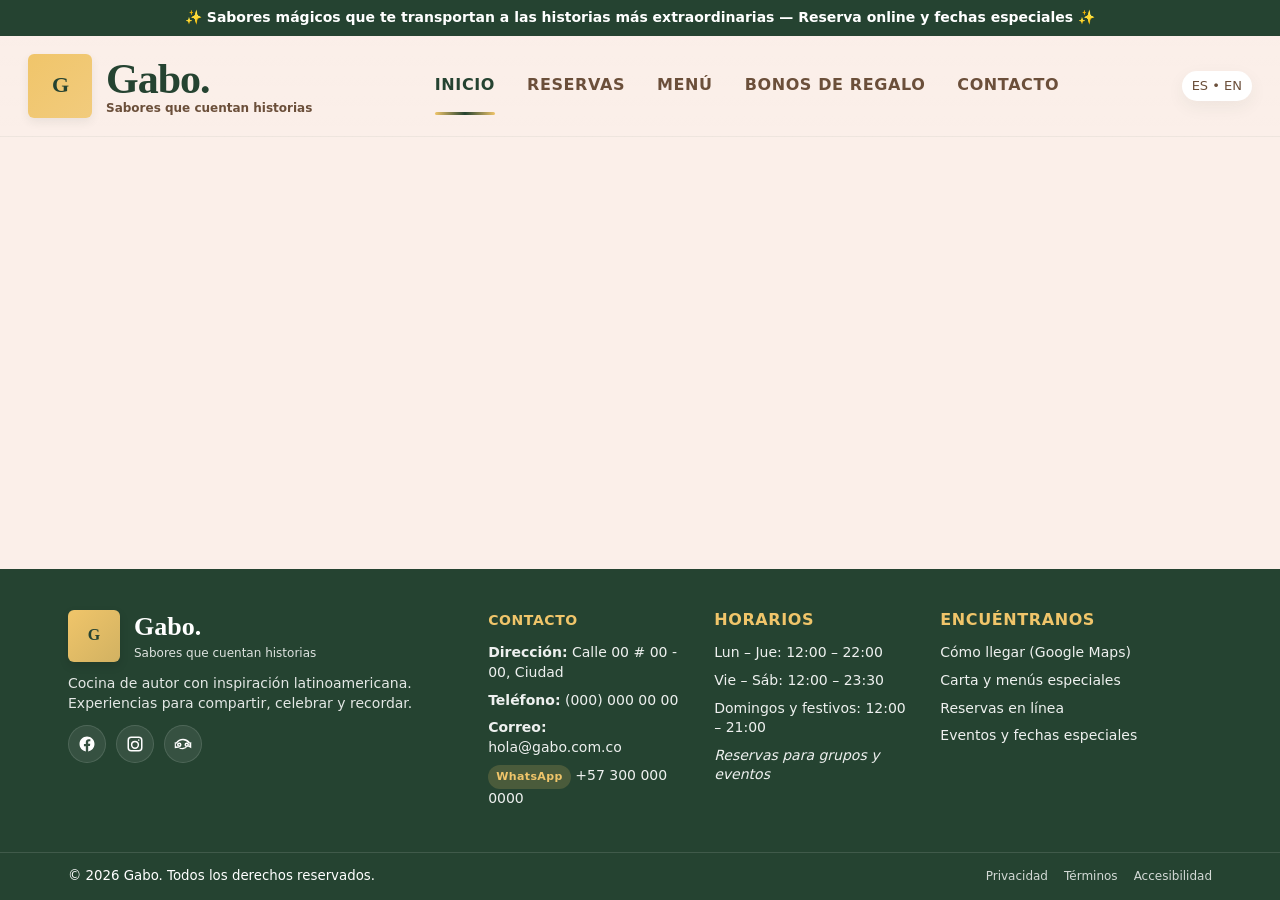
==== commit 7c12540c: "Improve navbar highlighting and update navigation links Enhanced the navigation bar's active link hi" ====
--- a/index.html
+++ b/index.html
@@ -26,7 +26,7 @@
             <a href="#reservas">RESERVAS</a> 
             <a href="carta.html">MENÚ</a>
             <a href="#giftcard" id="openGiftcardModal">BONOS DE REGALO</a> 
-            <a href="#eventos">EVENTOS</a>
+            <a href="#eventos">CONTACTO</a>
         </nav>
 
         <div class="actions">
@@ -47,7 +47,6 @@
             <a href="#reservas" onclick="openReservasModal(event); closeMenu();">RESERVAS</a> 
             <a href="carta.html" onclick="closeMenu()">MENÚ</a>
             <a href="#giftcard" onclick="openGiftcardModal(event); closeMenu();">BONOS DE REGALO</a> 
-            <a href="#eventos" onclick="closeMenu()">EVENTOS</a>
         </nav>
         <hr style="margin:18px 0;border:none;border-top:1px solid rgba(0,0,0,0.06)">
         <p style="color:var(--muted);text-align:center">Síguenos en Instagram • Facebook • TripAdvisor</p>
--- a/src/css/styles.css
+++ b/src/css/styles.css
@@ -51,11 +51,50 @@
 .logo .wordmark .tag{ font-size:12px; color:var(--muted); margin-top:2px; font-weight:600; }
 
 .nav{ display:flex; align-items:center; gap:32px; }
-.nav a{ color:var(--muted); text-decoration:none; font-weight:700; letter-spacing:0.6px; }
-.nav a:hover{ color:var(--brand) }
+.nav a{
+    color:var(--muted);
+    text-decoration:none;
+    font-weight:700;
+    letter-spacing:0.6px;
+    position: relative;
+    padding: 8px 0;
+    display: inline-flex;
+    align-items: center;
+    gap: 8px;
+    transition: color 0.18s ease, transform 0.18s ease;
+}
+.nav a::after{
+    content:"";
+    position:absolute;
+    left:0;
+    right:0;
+    bottom:-10px;
+    height:3px;
+    background: linear-gradient(90deg, var(--accent), rgba(37,67,49,0.2), var(--accent));
+    border-radius:999px;
+    transform: scaleX(0.35);
+    opacity:0;
+    transform-origin:center;
+    transition: transform 0.22s ease, opacity 0.22s ease, background 0.22s ease;
+}
+.nav a:hover,
+.nav a:focus-visible{
+    color:var(--brand);
+    transform: translateY(-1px);
+    outline: none;
+}
+.nav a:hover::after,
+.nav a:focus-visible::after{
+    opacity:1;
+    transform: scaleX(1);
+}
 .nav a.active{
     color: var(--brand);
-    border-bottom: 2px solid var(--accent);
+}
+.nav a.active::after{
+    opacity:1;
+    transform: scaleX(1);
+    background: linear-gradient(90deg, var(--accent), var(--brand), var(--accent));
 }
 
 .actions{ display:flex; gap:12px; align-items:center; }
@@ -68,7 +107,29 @@
 .mobile-menu{ display:none; position:fixed; top:0; left:0; right:0; height:100vh; background: linear-gradient(180deg,var(--bg), #fff); z-index:1200; padding:28px; overflow:auto; }
 .mobile-menu .close{ display:flex; justify-content:flex-end; }
 .mobile-menu nav{ display:flex; flex-direction:column; gap:18px; padding-top:20px; align-items:center; }
-.mobile-menu nav a{ font-size:22px; color:var(--brand); font-weight:700; text-decoration:none; }
+.mobile-menu nav a{
+    font-size:22px;
+    color:var(--brand);
+    font-weight:700;
+    text-decoration:none;
+    padding: 10px 16px;
+    width: 100%;
+    text-align: center;
+    border-radius: 10px;
+    transition: background 0.18s ease, color 0.18s ease, transform 0.18s ease;
+}
+.mobile-menu nav a:hover,
+.mobile-menu nav a:focus-visible{
+    background: rgba(240,197,106,0.28);
+    color: var(--brand);
+    transform: translateY(-1px);
+    outline: none;
+}
+.mobile-menu nav a.active{
+    background: var(--brand);
+    color: var(--white);
+    box-shadow: 0 10px 24px rgba(37,67,49,0.18);
+}
 
 @media (max-width:900px){
     .nav{ display:none }
@@ -640,4 +701,4 @@
     .giftcard-form {
         grid-template-columns: 1fr; 
     }
-}+}
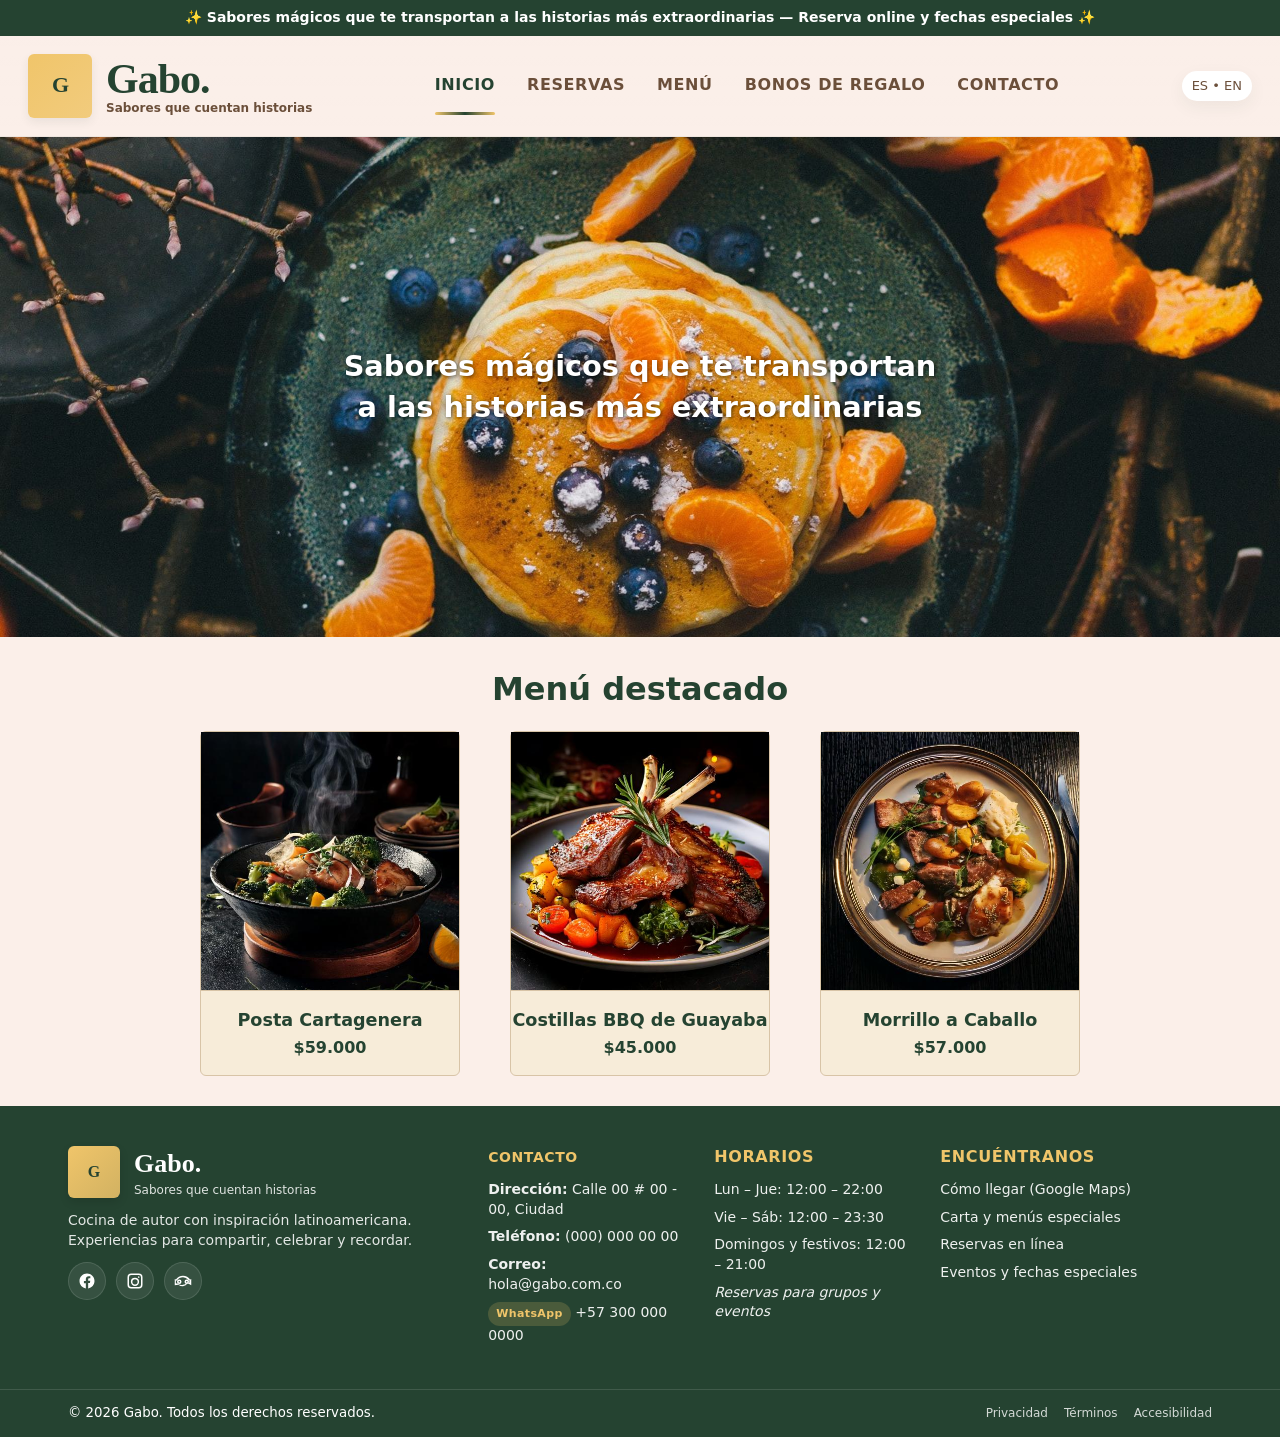
==== commit 4eb62ea4: "Add hero and menu sections, improve reservation form UX Introduces a new hero section and featured m" ====
--- a/index.html
+++ b/index.html
@@ -26,7 +26,7 @@
             <a href="#reservas">RESERVAS</a> 
             <a href="carta.html">MENÚ</a>
             <a href="#giftcard" id="openGiftcardModal">BONOS DE REGALO</a> 
-            <a href="#eventos">CONTACTO</a>
+            <a href="contactanos.html">CONTACTO</a>
         </nav>
 
         <div class="actions">
@@ -37,6 +37,44 @@
             </button>
         </div>
     </header>
+
+    <main role="main">
+
+        <section class="hero">
+        <div class="hero-text">
+            <h1>Sabores mágicos que te transportan a las historias más extraordinarias</h1>
+        </div>
+        </section>
+
+            <!-- Menú -->
+    <section class="menu-section-main">
+        <h2>Menú destacado</h2>
+
+        <div class="menu-main-grid">
+
+            <div class="menu-main-item">
+                <img src="/src/image/imgposta.jpg" alt="Posta Cartagenera">
+                <h3>Posta Cartagenera</h3>
+                <p class="price">$59.000</p>
+            </div>
+
+            <div class="menu-main-item">
+                <img src="/src/image/imgcostillas.jpg" alt="Costillas BBQ de Guayaba">
+                <h3>Costillas BBQ de Guayaba</h3>
+                <p class="price">$45.000</p>
+            </div>
+
+            <div class="menu-main-item">
+                <img src="/src/image/imgmorrillo.jpg" alt="Morrillo a Caballo">
+                <h3>Morrillo a Caballo</h3>
+                <p class="price">$57.000</p>
+            </div>
+
+        </div>
+    </section>
+    </main>
+
+
 
     <div class="mobile-menu" id="mobileMenu" aria-hidden="true">
         <div class="close">
@@ -47,6 +85,7 @@
             <a href="#reservas" onclick="openReservasModal(event); closeMenu();">RESERVAS</a> 
             <a href="carta.html" onclick="closeMenu()">MENÚ</a>
             <a href="#giftcard" onclick="openGiftcardModal(event); closeMenu();">BONOS DE REGALO</a> 
+            <a href="contactanos.html" onclick="closeMenu()">CONTACTO</a>
         </nav>
         <hr style="margin:18px 0;border:none;border-top:1px solid rgba(0,0,0,0.06)">
         <p style="color:var(--muted);text-align:center">Síguenos en Instagram • Facebook • TripAdvisor</p>
@@ -80,16 +119,17 @@
 
             <h3 class="form-section-title">Detalles de Reserva</h3>
             
-            <form class="reservation-form">
-                <input type="date" placeholder="Fecha" aria-label="Fecha de reserva">
-                <input type="number" placeholder="Número de personas" aria-label="Número de personas">
-                <input type="time" placeholder="Hora" aria-label="Hora de reserva">
+            <form class="reservation-form" id="reservationForm" novalidate>
+                <div class="form-feedback" id="reservationFeedback" role="alert" aria-live="polite"></div>
+                <input type="date" id="reservationDate" placeholder="Fecha" aria-label="Fecha de reserva" required>
+                <input type="number" id="reservationPeople" placeholder="Numero de personas" aria-label="Numero de personas" min="1" required>
+                <input type="time" id="reservationTime" placeholder="Hora" aria-label="Hora de reserva" required>
                 
-                <input type="text" placeholder="Código de giftcard" aria-label="Código de giftcard">
-                <input type="email" placeholder="Correo electrónico" aria-label="Correo electrónico">
-
-                <input type="text" placeholder="Nombre completo" aria-label="Nombre completo">
-                <input type="tel" placeholder="Número telefónico" aria-label="Número telefónico">
+                <input type="text" id="reservationGiftcard" placeholder="Codigo de giftcard" aria-label="Codigo de giftcard">
+                <input type="email" id="reservationEmail" placeholder="Correo electronico" aria-label="Correo electronico" required>
+
+                <input type="text" id="reservationName" placeholder="Nombre completo" aria-label="Nombre completo" required>
+                <input type="tel" id="reservationPhone" placeholder="Numero telefonico" aria-label="Numero telefonico" required>
                 
                 <button type="submit" class="btn btn-primary full-width">Confirmar Reserva</button>
             </form>
@@ -203,4 +243,4 @@
 
     <script type="module" src="src/js/app.js"></script>
 </body>
-</html>+</html>
--- a/src/css/styles.css
+++ b/src/css/styles.css
@@ -188,6 +188,74 @@
 @media (max-width: 640px){
     .site-footer .container{ grid-template-columns: 1fr; }
     .mini .container{ flex-direction: column; align-items: flex-start; gap:8px; }
+}
+
+/* ----- HERO ----- */
+.hero {
+    background-image: url('/src/image/imghero.jpg');
+    background-size: cover;
+    background-position: top;
+    height: 500px;
+    display: flex;
+    justify-content: center;
+    align-items: center;
+    padding: 20px;
+}
+
+.hero-text h1 {
+    color: white;
+    text-align: center;
+    max-width: 600px;
+    font-size: 1.8rem;
+    text-shadow: 1px 1px 4px rgba(0,0,0,0.6);           
+}
+
+/* ----- MENÚ ----- */
+.menu-section-main {
+    padding: 30px 20px;
+    text-align: center;
+}
+
+.menu-section-main h2 {
+    font-size: 2rem;
+    margin-bottom: 20px;
+}
+
+.menu-main-grid {
+    display: flex;
+    justify-content: center; 
+    gap: 50px;
+    flex-wrap: wrap;
+    max-width: 900px; 
+    margin: 0 auto;
+}
+
+.menu-main-item {
+    background: #f7ecd9;
+    border: 1px solid #d8c4a7;
+    border-radius: 6px;
+    width: 260px;
+    padding-bottom: 15px;
+    text-align: center;
+    transition: transform 0.2s;
+}
+
+.menu-main-item:hover {
+    transform: scale(1.03);
+}
+
+.menu-main-item img {
+    width: 100%;
+    border-bottom: 1px solid #d8c4a7;
+}
+
+.menu-main-item h3 {
+    margin: 10px 0 5px;
+    font-size: 1.1rem;
+}
+
+.price {
+    font-weight: bold;
 }
 
 /* ======= MODAL BASE (RESERVAS Y BONOS) ======= */
@@ -377,6 +445,27 @@
     grid-template-columns: 1fr 1fr;
     gap: 12px;
 }
+.form-feedback{
+    display: none;
+    grid-column: 1 / -1;
+    margin-bottom: 6px;
+    padding: 10px 12px;
+    border-radius: 8px;
+    font-size: 14px;
+    font-weight: 600;
+    border: 1px solid transparent;
+}
+.form-feedback.is-visible{ display: block; }
+.form-feedback.is-error{
+    background: #fff1f1;
+    color: #7a1f1f;
+    border-color: #e3a6a6;
+}
+.form-feedback.is-success{
+    background: #e7f5ed;
+    color: #1f4d38;
+    border-color: #a8d5bd;
+}
 .reservation-form input{
     padding: 12px 16px;
     border: 1px solid rgba(37,67,49,0.1);
@@ -384,6 +473,10 @@
     font-size: 16px;
     color: var(--brand);
     background: var(--white);
+}
+.reservation-form input.input-invalid{
+    border-color: #d14343;
+    box-shadow: 0 0 0 2px rgba(209,67,67,0.18);
 }
 .reservation-form input:focus{
     border-color: var(--accent);
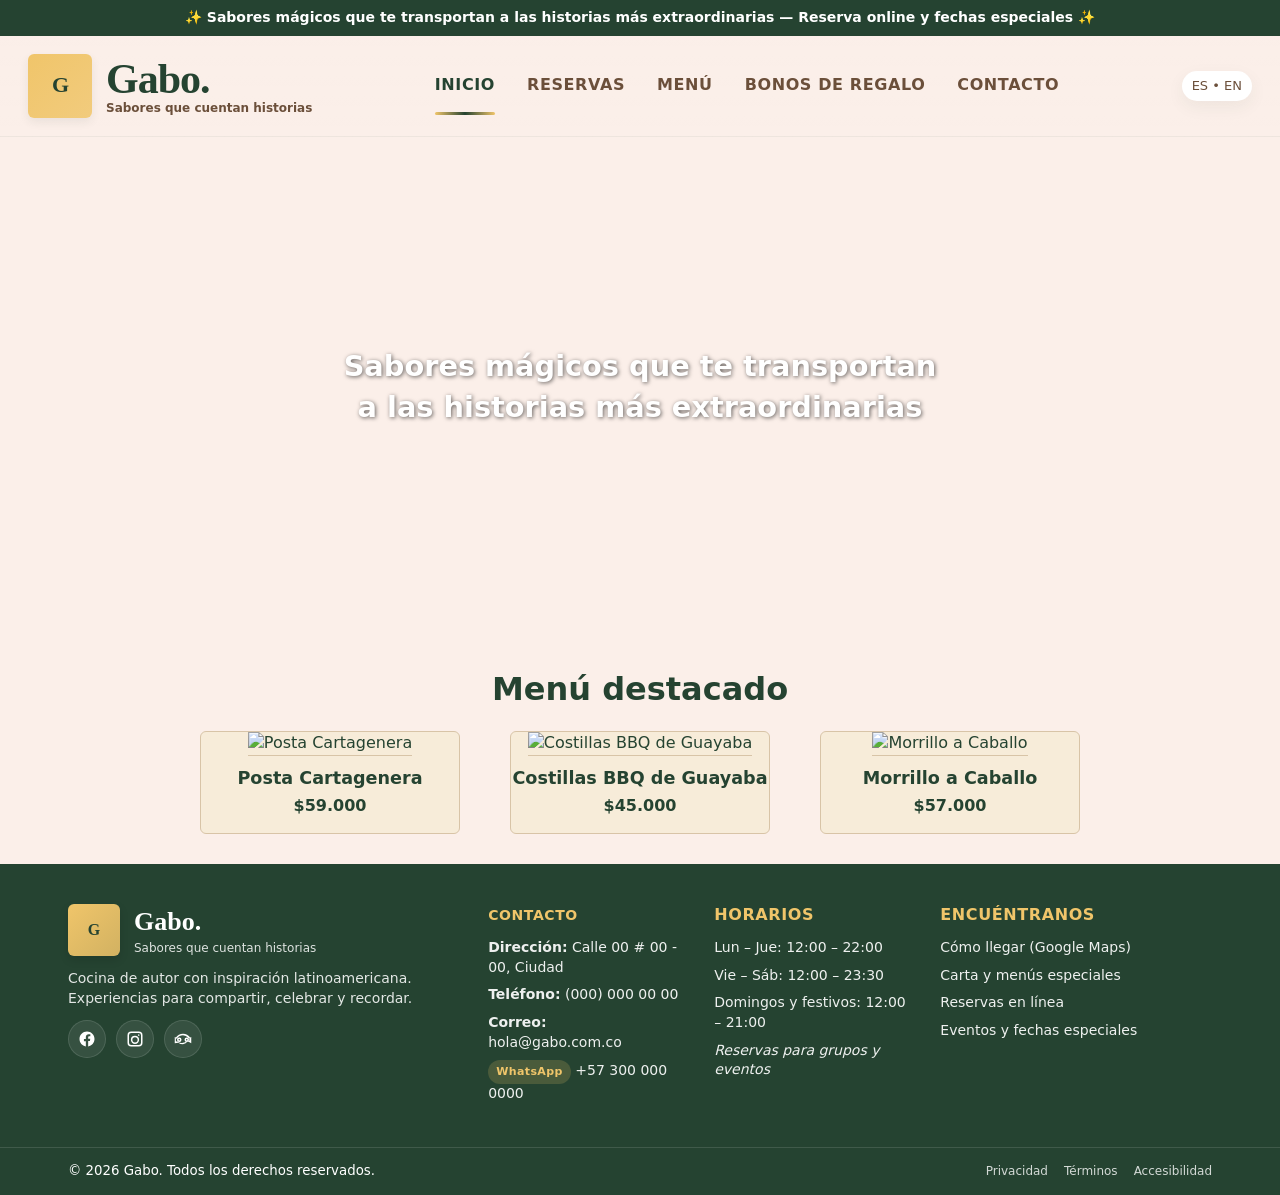
==== commit 83177b1f: "Update image URLs to use external hosting Replaced local image paths in index.html and styles.css wi" ====
--- a/index.html
+++ b/index.html
@@ -53,19 +53,19 @@
         <div class="menu-main-grid">
 
             <div class="menu-main-item">
-                <img src="/src/image/imgposta.jpg" alt="Posta Cartagenera">
+                <img src="https://ik.imagekit.io/swze1zp8e/imgposta.jpg" alt="Posta Cartagenera">
                 <h3>Posta Cartagenera</h3>
                 <p class="price">$59.000</p>
             </div>
 
             <div class="menu-main-item">
-                <img src="/src/image/imgcostillas.jpg" alt="Costillas BBQ de Guayaba">
+                <img src="https://ik.imagekit.io/swze1zp8e/imgcostillas.jpg" alt="Costillas BBQ de Guayaba">
                 <h3>Costillas BBQ de Guayaba</h3>
                 <p class="price">$45.000</p>
             </div>
 
             <div class="menu-main-item">
-                <img src="/src/image/imgmorrillo.jpg" alt="Morrillo a Caballo">
+                <img src="https://ik.imagekit.io/swze1zp8e/imgmorrillo.jpg" alt="Morrillo a Caballo">
                 <h3>Morrillo a Caballo</h3>
                 <p class="price">$57.000</p>
             </div>
--- a/src/css/styles.css
+++ b/src/css/styles.css
@@ -190,9 +190,9 @@
     .mini .container{ flex-direction: column; align-items: flex-start; gap:8px; }
 }
 
-/* ----- HERO ----- */
+/* ----- Main ----- */
 .hero {
-    background-image: url('/src/image/imghero.jpg');
+    background-image: url('https://ik.imagekit.io/swze1zp8e/imghero.jpg');
     background-size: cover;
     background-position: top;
     height: 500px;
